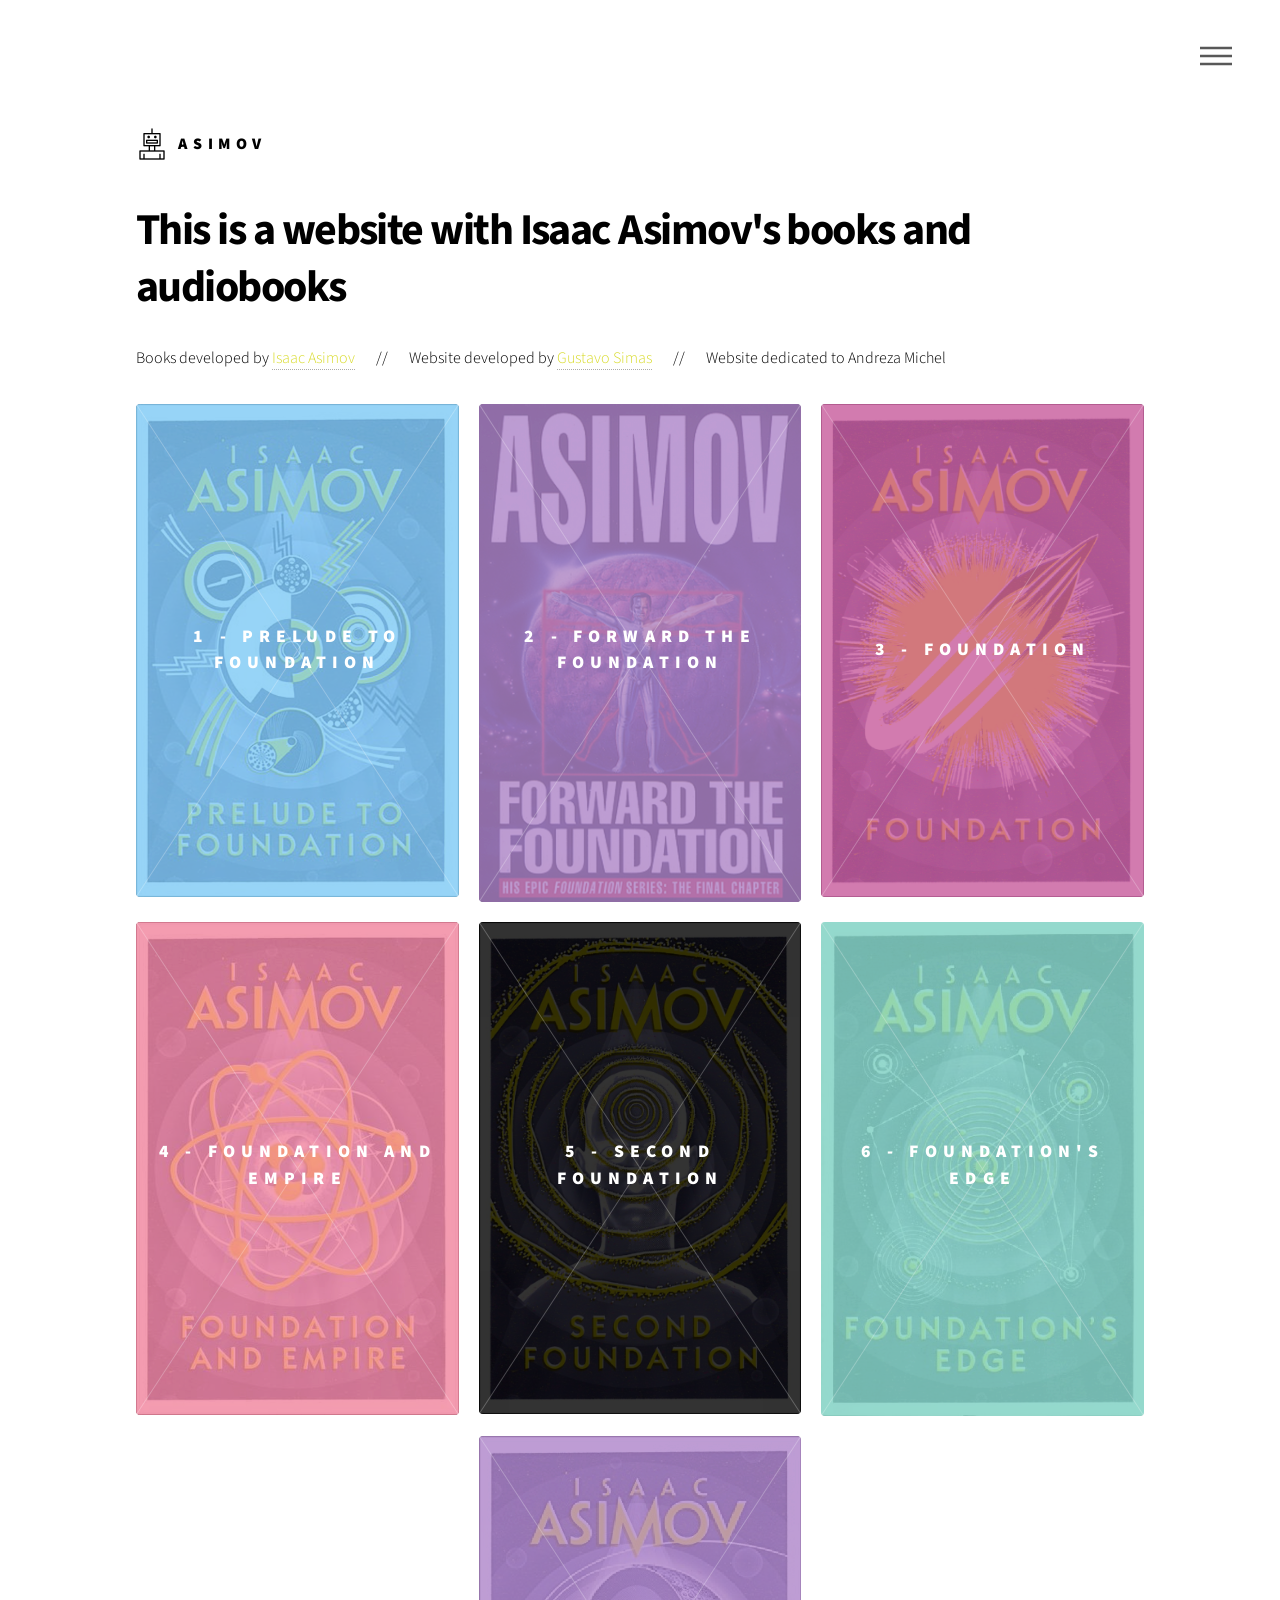
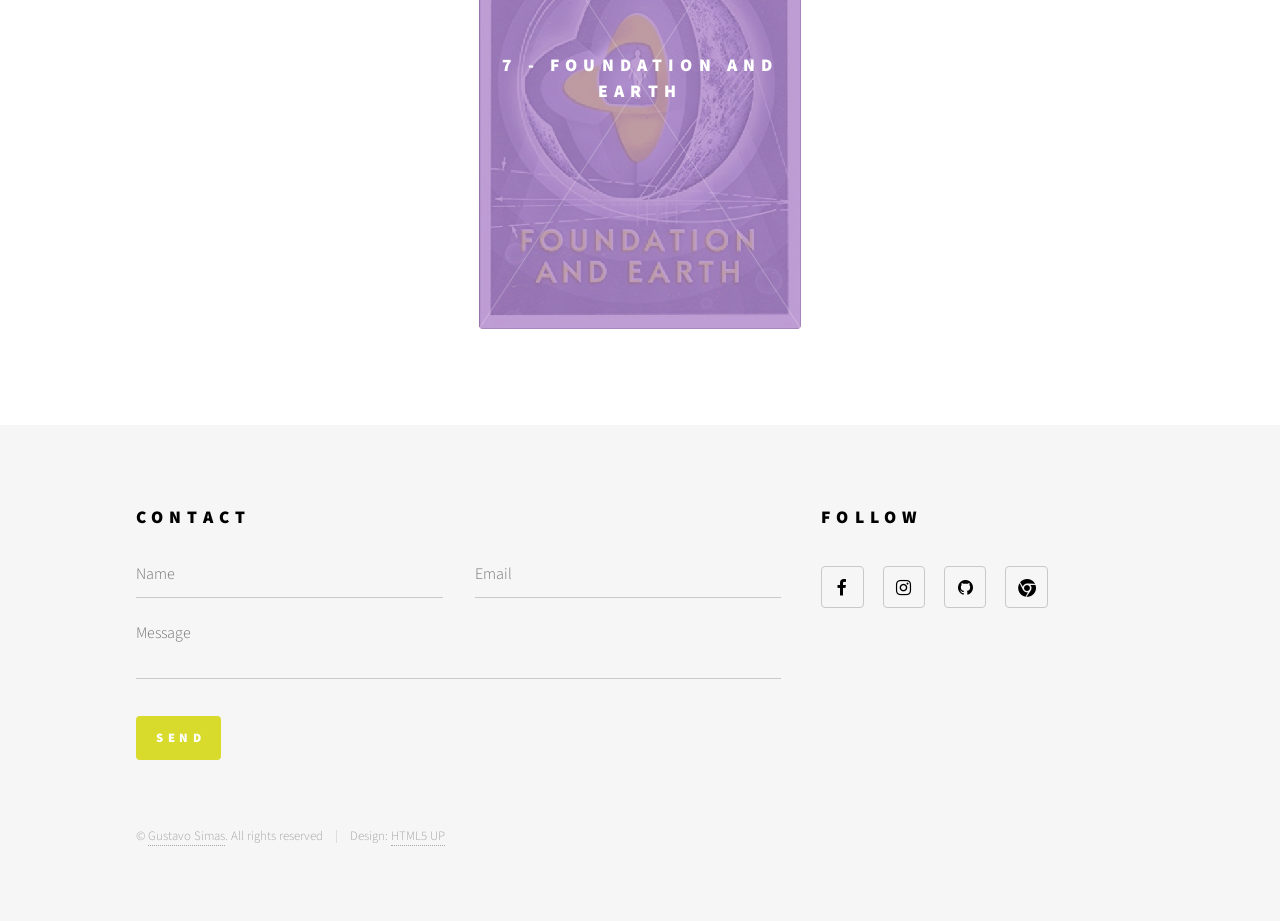
==== index.html @ 293e4fee "Prelude to Foundation" ====
<!DOCTYPE HTML>
<!--
	Phantom by HTML5 UP
	html5up.net | @ajlkn
	Free for personal and commercial use under the CCA 3.0 license (html5up.net/license)
-->
<html>
<head>
	<title>Asimov</title>

	<link rel="shortcut icon" href="images/favicon.ico">

	<meta property="og:image" content="images/roboticon.png" />
	<meta charset="utf-8" />
	<meta name="viewport" content="width=device-width, initial-scale=1" />
	<!--[if lte IE 8]><script src="assets/js/ie/html5shiv.js"></script><![endif]-->
	<link rel="stylesheet" href="assets/css/main.css" />
	<!--[if lte IE 9]><link rel="stylesheet" href="assets/css/ie9.css" /><![endif]-->
	<!--[if lte IE 8]><link rel="stylesheet" href="assets/css/ie8.css" /><![endif]-->
</head>
<body>
	<!-- Wrapper -->
	<div id="wrapper">

		<!-- Header -->
		<header id="header">
			<div class="inner">

				<!-- Logo -->
				<a href="index.html" class="logo">
					<span class="symbol"><img src="images/roboticon.png" alt="" /></span><span class="title">asimov</span>
				</a>

				<!-- Nav -->
				<nav>
					<ul>
						<li><a href="#menu">Menu</a></li>
					</ul>
				</nav>

			</div>
		</header>

		<!-- Menu -->
		<nav id="menu">
			<h2>Menu</h2>
			<ul>
				<li><a href="index.html">Home</a></li>
				<li><a href="info.html">Info</a></li>
			</ul>
		</nav>

		<!-- Main -->
		<div id="main">
			<div class="inner">
				<header>
					<h1>This is a website with Isaac Asimov's books and audiobooks</h1>
						<p>Books developed by <a href="https://en.wikipedia.org/wiki/Isaac_Asimov" target="_blank">Isaac Asimov</a>
						&nbsp &nbsp &nbsp // &nbsp &nbsp &nbsp Website developed by <a href="http://gsimas.github.io" target="_blank">Gustavo Simas</a>
						&nbsp &nbsp &nbsp // &nbsp &nbsp &nbsp Website dedicated to Andreza Michel</p>
					</header>

					<section class="tiles">

						<article class="style2">
							<span class="image">
								<img src="Books/Prelude_Foundation/prelude_foundation_cover.jpg" alt="" />
							</span>
							<a href="Books/Prelude_Foundation/prelude.html">
								<h2>1 - Prelude to Foundation</h2>
								<div class="content">
									<p>(1988)</p>
								</div>
							</a>
						</article>

						<article class="style5">
							<span class="image">
								<img src="Books/Forward_Foundation/forward_foundation_cover.jpg" alt="" />
							</span>
							<a href="Books/Forward_Foundation/forward.html">
								<h2>2 - Forward the Foundation</h2>
								<div class="content">
									<p>(1993)</p>
								</div>
							</a>
						</article>

						<article class="style4">
							<span class="image">
								<img src="Books/Foundation/foundation_cover.png" alt="" />
							</span>
							<a href="Books/Foundation/foundation.html">
								<h2>3 - Foundation</h2>
								<div class="content">
									<p>(1951)</p>
								</div>
							</a>
						</article>

						<article class="style1">
							<span class="image">
								<img src="Books/Foundation_Empire/foundation_empire_cover.jpg" alt="" />
							</span>
							<a href="Books/Foundation_Empire/foundation_empire.html">
								<h2>4 - Foundation and Empire</h2>
								<div class="content">
									<p>(1952)</p>
								</div>
							</a>
						</article>

						<article class="style8">
							<span class="image">
								<img src="Books/Second_Foundation/second_foundation_cover.jpg" alt="" />
							</span>
							<a href="Books/Second_Foundation/second.html">
								<h2>5 - Second Foundation</h2>
								<div class="content">
									<p>(1953)</p>
								</div>
							</a>
						</article>

						<article class="style3">
							<span class="image">
								<img src="Books/Foundations_Edge/foundations_edge_cover.jpg" alt="" />
							</span>
							<a href="Books/Foundations_Edge/edge.html">
								<h2>6 - Foundation's Edge</h2>
								<div class="content">
									<p>(1982)</p>
								</div>
							</a>
						</article>

						<article class="style3">
							<span class="image">
								<img src="" alt="" />
							</span>
							<a href="Books/Foundations_Edge/edge.html">
								<h2>6 - Foundation's Edge</h2>
								<div class="content">
									<p>(1982)</p>
								</div>
							</a>
						</article>

						<article class="style5">
							<span class="image">
								<img src="Books/Foundation_Earth/foundation_earth_cover.jpg" alt="" />
							</span>
							<a href="Books/Foundation_Earth/earth.html">
								<h2>7 - Foundation and Earth</h2>
								<div class="content">
									<p>(1986)</p>
								</div>
							</a>
						</article>

						<article class="style3">
							<span class="image">
								<img src="" alt="" />
							</span>
							<a href="Books/Foundations_Edge/edge.html">
								<h2>6 - Foundation's Edge</h2>
								<div class="content">
									<p>(1982)</p>
								</div>
							</a>
						</article>


					</section>
				</div>
			</div>

			<!-- Footer -->
			<footer id="footer">
				<div class="inner">

					<section>
						<h2>Contact</h2>
						<form action="https://formspree.io/gustavosimassilva@gmail.com" method="POST">
							<div class="field half first">
								<input type="text" name="Name" id="name" placeholder="Name" />
							</div>
							<div class="field half">
								<input type="email" name="Email" id="email" name="_replyto" placeholder="Email" />
							</div>
							<div class="field">
								<textarea name="Message" id="message" placeholder="Message"></textarea>
							</div>
							<ul class="actions">
								<li><input type="submit" value="Send" class="special" /></li>
							</ul>
						</form>
					</section>

					<section>
						<h2>Follow</h2>
						<ul class="icons">
							<li><a href="https://facebook.com/simasgs" target="_blank" class="icon style2 fa-facebook"><span class="label">Facebook</span></a></li>
							<li><a href="https:/instagram.com/tudoemsimas" target="_blank" class="icon style2 fa-instagram"><span class="label">Instagram</span></a></li>
							<li><a href="https://github.com/GSimas" target="_blank" class="icon style2 fa-github"><span class="label">GitHub</span></a></li>
							<li><a href="http://gsimas.github.io" target="_blank" class="icon style2 fa-chrome"><span class="label">Phone</span></a></li>
						</ul>
					</section>
					<ul class="copyright">
						<li>&copy; <a target="_blank" href="http://gsimas.github.io">Gustavo Simas</a>. All rights reserved</li><li>Design: <a href="http://html5up.net">HTML5 UP</a></li>
					</ul>
				</div>
			</footer>

		</div>

		<!-- Scripts -->
		<script src="assets/js/jquery.min.js"></script>
		<script src="assets/js/skel.min.js"></script>
		<script src="assets/js/util.js"></script>
		<!--[if lte IE 8]><script src="assets/js/ie/respond.min.js"></script><![endif]-->
		<script src="assets/js/main.js"></script>

	</body>
	</html>
---- assets/css/main.css ----
@import url(font-awesome.min.css);
@import url("https://fonts.googleapis.com/css?family=Source+Sans+Pro:300,700,900");

/*
	Phantom by HTML5 UP
	html5up.net | @ajlkn
	Free for personal and commercial use under the CCA 3.0 license (html5up.net/license)
*/

/* Reset */

	html, body, div, span, applet, object, iframe, h1, h2, h3, h4, h5, h6, p, blockquote, pre, a, abbr, acronym, address, big, cite, code, del, dfn, em, img, ins, kbd, q, s, samp, small, strike, strong, sub, sup, tt, var, b, u, i, center, dl, dt, dd, ol, ul, li, fieldset, form, label, legend, table, caption, tbody, tfoot, thead, tr, th, td, article, aside, canvas, details, embed, figure, figcaption, footer, header, hgroup, menu, nav, output, ruby, section, summary, time, mark, audio, video {
		margin: 0;
		padding: 0;
		border: 0;
		font-size: 100%;
		font: inherit;
		vertical-align: baseline;
	}

	article, aside, details, figcaption, figure, footer, header, hgroup, menu, nav, section {
		display: block;
	}

	body {
		line-height: 1;
	}

	ol, ul {
		list-style: none;
	}

	blockquote, q {
		quotes: none;
	}

	blockquote:before, blockquote:after, q:before, q:after {
		content: '';
		content: none;
	}

	table {
		border-collapse: collapse;
		border-spacing: 0;
	}

	body {
		-webkit-text-size-adjust: none;
	}

/* Box Model */

	*, *:before, *:after {
		-moz-box-sizing: border-box;
		-webkit-box-sizing: border-box;
		box-sizing: border-box;
	}

/* Grid */

	.row {
		border-bottom: solid 1px transparent;
		-moz-box-sizing: border-box;
		-webkit-box-sizing: border-box;
		box-sizing: border-box;
	}

	.row > * {
		float: left;
		-moz-box-sizing: border-box;
		-webkit-box-sizing: border-box;
		box-sizing: border-box;
	}

	.row:after, .row:before {
		content: '';
		display: block;
		clear: both;
		height: 0;
	}

	.row.uniform > * > :first-child {
		margin-top: 0;
	}

	.row.uniform > * > :last-child {
		margin-bottom: 0;
	}

	.row.\30 \25 > * {
		padding: 0 0 0 0em;
	}

	.row.\30 \25 {
		margin: 0 0 -1px 0em;
	}

	.row.uniform.\30 \25 > * {
		padding: 0em 0 0 0em;
	}

	.row.uniform.\30 \25 {
		margin: 0em 0 -1px 0em;
	}

	.row > * {
		padding: 0 0 0 2em;
	}

	.row {
		margin: 0 0 -1px -2em;
	}

	.row.uniform > * {
		padding: 2em 0 0 2em;
	}

	.row.uniform {
		margin: -2em 0 -1px -2em;
	}

	.row.\32 00\25 > * {
		padding: 0 0 0 4em;
	}

	.row.\32 00\25 {
		margin: 0 0 -1px -4em;
	}

	.row.uniform.\32 00\25 > * {
		padding: 4em 0 0 4em;
	}

	.row.uniform.\32 00\25 {
		margin: -4em 0 -1px -4em;
	}

	.row.\31 50\25 > * {
		padding: 0 0 0 3em;
	}

	.row.\31 50\25 {
		margin: 0 0 -1px -3em;
	}

	.row.uniform.\31 50\25 > * {
		padding: 3em 0 0 3em;
	}

	.row.uniform.\31 50\25 {
		margin: -3em 0 -1px -3em;
	}

	.row.\35 0\25 > * {
		padding: 0 0 0 1em;
	}

	.row.\35 0\25 {
		margin: 0 0 -1px -1em;
	}

	.row.uniform.\35 0\25 > * {
		padding: 1em 0 0 1em;
	}

	.row.uniform.\35 0\25 {
		margin: -1em 0 -1px -1em;
	}

	.row.\32 5\25 > * {
		padding: 0 0 0 0.5em;
	}

	.row.\32 5\25 {
		margin: 0 0 -1px -0.5em;
	}

	.row.uniform.\32 5\25 > * {
		padding: 0.5em 0 0 0.5em;
	}

	.row.uniform.\32 5\25 {
		margin: -0.5em 0 -1px -0.5em;
	}

	.\31 2u, .\31 2u\24 {
		width: 100%;
		clear: none;
		margin-left: 0;
	}

	.\31 1u, .\31 1u\24 {
		width: 91.6666666667%;
		clear: none;
		margin-left: 0;
	}

	.\31 0u, .\31 0u\24 {
		width: 83.3333333333%;
		clear: none;
		margin-left: 0;
	}

	.\39 u, .\39 u\24 {
		width: 75%;
		clear: none;
		margin-left: 0;
	}

	.\38 u, .\38 u\24 {
		width: 66.6666666667%;
		clear: none;
		margin-left: 0;
	}

	.\37 u, .\37 u\24 {
		width: 58.3333333333%;
		clear: none;
		margin-left: 0;
	}

	.\36 u, .\36 u\24 {
		width: 50%;
		clear: none;
		margin-left: 0;
	}

	.\35 u, .\35 u\24 {
		width: 41.6666666667%;
		clear: none;
		margin-left: 0;
	}

	.\34 u, .\34 u\24 {
		width: 33.3333333333%;
		clear: none;
		margin-left: 0;
	}

	.\33 u, .\33 u\24 {
		width: 25%;
		clear: none;
		margin-left: 0;
	}

	.\32 u, .\32 u\24 {
		width: 16.6666666667%;
		clear: none;
		margin-left: 0;
	}

	.\31 u, .\31 u\24 {
		width: 8.3333333333%;
		clear: none;
		margin-left: 0;
	}

	.\31 2u\24 + *,
	.\31 1u\24 + *,
	.\31 0u\24 + *,
	.\39 u\24 + *,
	.\38 u\24 + *,
	.\37 u\24 + *,
	.\36 u\24 + *,
	.\35 u\24 + *,
	.\34 u\24 + *,
	.\33 u\24 + *,
	.\32 u\24 + *,
	.\31 u\24 + * {
		clear: left;
	}

	.\-11u {
		margin-left: 91.66667%;
	}

	.\-10u {
		margin-left: 83.33333%;
	}

	.\-9u {
		margin-left: 75%;
	}

	.\-8u {
		margin-left: 66.66667%;
	}

	.\-7u {
		margin-left: 58.33333%;
	}

	.\-6u {
		margin-left: 50%;
	}

	.\-5u {
		margin-left: 41.66667%;
	}

	.\-4u {
		margin-left: 33.33333%;
	}

	.\-3u {
		margin-left: 25%;
	}

	.\-2u {
		margin-left: 16.66667%;
	}

	.\-1u {
		margin-left: 8.33333%;
	}

	@media screen and (max-width: 1680px) {

		.row > * {
			padding: 0 0 0 2em;
		}

		.row {
			margin: 0 0 -1px -2em;
		}

		.row.uniform > * {
			padding: 2em 0 0 2em;
		}

		.row.uniform {
			margin: -2em 0 -1px -2em;
		}

		.row.\32 00\25 > * {
			padding: 0 0 0 4em;
		}

		.row.\32 00\25 {
			margin: 0 0 -1px -4em;
		}

		.row.uniform.\32 00\25 > * {
			padding: 4em 0 0 4em;
		}

		.row.uniform.\32 00\25 {
			margin: -4em 0 -1px -4em;
		}

		.row.\31 50\25 > * {
			padding: 0 0 0 3em;
		}

		.row.\31 50\25 {
			margin: 0 0 -1px -3em;
		}

		.row.uniform.\31 50\25 > * {
			padding: 3em 0 0 3em;
		}

		.row.uniform.\31 50\25 {
			margin: -3em 0 -1px -3em;
		}

		.row.\35 0\25 > * {
			padding: 0 0 0 1em;
		}

		.row.\35 0\25 {
			margin: 0 0 -1px -1em;
		}

		.row.uniform.\35 0\25 > * {
			padding: 1em 0 0 1em;
		}

		.row.uniform.\35 0\25 {
			margin: -1em 0 -1px -1em;
		}

		.row.\32 5\25 > * {
			padding: 0 0 0 0.5em;
		}

		.row.\32 5\25 {
			margin: 0 0 -1px -0.5em;
		}

		.row.uniform.\32 5\25 > * {
			padding: 0.5em 0 0 0.5em;
		}

		.row.uniform.\32 5\25 {
			margin: -0.5em 0 -1px -0.5em;
		}

		.\31 2u\28xlarge\29, .\31 2u\24\28xlarge\29 {
			width: 100%;
			clear: none;
			margin-left: 0;
		}

		.\31 1u\28xlarge\29, .\31 1u\24\28xlarge\29 {
			width: 91.6666666667%;
			clear: none;
			margin-left: 0;
		}

		.\31 0u\28xlarge\29, .\31 0u\24\28xlarge\29 {
			width: 83.3333333333%;
			clear: none;
			margin-left: 0;
		}

		.\39 u\28xlarge\29, .\39 u\24\28xlarge\29 {
			width: 75%;
			clear: none;
			margin-left: 0;
		}

		.\38 u\28xlarge\29, .\38 u\24\28xlarge\29 {
			width: 66.6666666667%;
			clear: none;
			margin-left: 0;
		}

		.\37 u\28xlarge\29, .\37 u\24\28xlarge\29 {
			width: 58.3333333333%;
			clear: none;
			margin-left: 0;
		}

		.\36 u\28xlarge\29, .\36 u\24\28xlarge\29 {
			width: 50%;
			clear: none;
			margin-left: 0;
		}

		.\35 u\28xlarge\29, .\35 u\24\28xlarge\29 {
			width: 41.6666666667%;
			clear: none;
			margin-left: 0;
		}

		.\34 u\28xlarge\29, .\34 u\24\28xlarge\29 {
			width: 33.3333333333%;
			clear: none;
			margin-left: 0;
		}

		.\33 u\28xlarge\29, .\33 u\24\28xlarge\29 {
			width: 25%;
			clear: none;
			margin-left: 0;
		}

		.\32 u\28xlarge\29, .\32 u\24\28xlarge\29 {
			width: 16.6666666667%;
			clear: none;
			margin-left: 0;
		}

		.\31 u\28xlarge\29, .\31 u\24\28xlarge\29 {
			width: 8.3333333333%;
			clear: none;
			margin-left: 0;
		}

		.\31 2u\24\28xlarge\29 + *,
		.\31 1u\24\28xlarge\29 + *,
		.\31 0u\24\28xlarge\29 + *,
		.\39 u\24\28xlarge\29 + *,
		.\38 u\24\28xlarge\29 + *,
		.\37 u\24\28xlarge\29 + *,
		.\36 u\24\28xlarge\29 + *,
		.\35 u\24\28xlarge\29 + *,
		.\34 u\24\28xlarge\29 + *,
		.\33 u\24\28xlarge\29 + *,
		.\32 u\24\28xlarge\29 + *,
		.\31 u\24\28xlarge\29 + * {
			clear: left;
		}

		.\-11u\28xlarge\29 {
			margin-left: 91.66667%;
		}

		.\-10u\28xlarge\29 {
			margin-left: 83.33333%;
		}

		.\-9u\28xlarge\29 {
			margin-left: 75%;
		}

		.\-8u\28xlarge\29 {
			margin-left: 66.66667%;
		}

		.\-7u\28xlarge\29 {
			margin-left: 58.33333%;
		}

		.\-6u\28xlarge\29 {
			margin-left: 50%;
		}

		.\-5u\28xlarge\29 {
			margin-left: 41.66667%;
		}

		.\-4u\28xlarge\29 {
			margin-left: 33.33333%;
		}

		.\-3u\28xlarge\29 {
			margin-left: 25%;
		}

		.\-2u\28xlarge\29 {
			margin-left: 16.66667%;
		}

		.\-1u\28xlarge\29 {
			margin-left: 8.33333%;
		}

	}

	@media screen and (max-width: 1280px) {

		.row > * {
			padding: 0 0 0 2em;
		}

		.row {
			margin: 0 0 -1px -2em;
		}

		.row.uniform > * {
			padding: 2em 0 0 2em;
		}

		.row.uniform {
			margin: -2em 0 -1px -2em;
		}

		.row.\32 00\25 > * {
			padding: 0 0 0 4em;
		}

		.row.\32 00\25 {
			margin: 0 0 -1px -4em;
		}

		.row.uniform.\32 00\25 > * {
			padding: 4em 0 0 4em;
		}

		.row.uniform.\32 00\25 {
			margin: -4em 0 -1px -4em;
		}

		.row.\31 50\25 > * {
			padding: 0 0 0 3em;
		}

		.row.\31 50\25 {
			margin: 0 0 -1px -3em;
		}

		.row.uniform.\31 50\25 > * {
			padding: 3em 0 0 3em;
		}

		.row.uniform.\31 50\25 {
			margin: -3em 0 -1px -3em;
		}

		.row.\35 0\25 > * {
			padding: 0 0 0 1em;
		}

		.row.\35 0\25 {
			margin: 0 0 -1px -1em;
		}

		.row.uniform.\35 0\25 > * {
			padding: 1em 0 0 1em;
		}

		.row.uniform.\35 0\25 {
			margin: -1em 0 -1px -1em;
		}

		.row.\32 5\25 > * {
			padding: 0 0 0 0.5em;
		}

		.row.\32 5\25 {
			margin: 0 0 -1px -0.5em;
		}

		.row.uniform.\32 5\25 > * {
			padding: 0.5em 0 0 0.5em;
		}

		.row.uniform.\32 5\25 {
			margin: -0.5em 0 -1px -0.5em;
		}

		.\31 2u\28large\29, .\31 2u\24\28large\29 {
			width: 100%;
			clear: none;
			margin-left: 0;
		}

		.\31 1u\28large\29, .\31 1u\24\28large\29 {
			width: 91.6666666667%;
			clear: none;
			margin-left: 0;
		}

		.\31 0u\28large\29, .\31 0u\24\28large\29 {
			width: 83.3333333333%;
			clear: none;
			margin-left: 0;
		}

		.\39 u\28large\29, .\39 u\24\28large\29 {
			width: 75%;
			clear: none;
			margin-left: 0;
		}

		.\38 u\28large\29, .\38 u\24\28large\29 {
			width: 66.6666666667%;
			clear: none;
			margin-left: 0;
		}

		.\37 u\28large\29, .\37 u\24\28large\29 {
			width: 58.3333333333%;
			clear: none;
			margin-left: 0;
		}

		.\36 u\28large\29, .\36 u\24\28large\29 {
			width: 50%;
			clear: none;
			margin-left: 0;
		}

		.\35 u\28large\29, .\35 u\24\28large\29 {
			width: 41.6666666667%;
			clear: none;
			margin-left: 0;
		}

		.\34 u\28large\29, .\34 u\24\28large\29 {
			width: 33.3333333333%;
			clear: none;
			margin-left: 0;
		}

		.\33 u\28large\29, .\33 u\24\28large\29 {
			width: 25%;
			clear: none;
			margin-left: 0;
		}

		.\32 u\28large\29, .\32 u\24\28large\29 {
			width: 16.6666666667%;
			clear: none;
			margin-left: 0;
		}

		.\31 u\28large\29, .\31 u\24\28large\29 {
			width: 8.3333333333%;
			clear: none;
			margin-left: 0;
		}

		.\31 2u\24\28large\29 + *,
		.\31 1u\24\28large\29 + *,
		.\31 0u\24\28large\29 + *,
		.\39 u\24\28large\29 + *,
		.\38 u\24\28large\29 + *,
		.\37 u\24\28large\29 + *,
		.\36 u\24\28large\29 + *,
		.\35 u\24\28large\29 + *,
		.\34 u\24\28large\29 + *,
		.\33 u\24\28large\29 + *,
		.\32 u\24\28large\29 + *,
		.\31 u\24\28large\29 + * {
			clear: left;
		}

		.\-11u\28large\29 {
			margin-left: 91.66667%;
		}

		.\-10u\28large\29 {
			margin-left: 83.33333%;
		}

		.\-9u\28large\29 {
			margin-left: 75%;
		}

		.\-8u\28large\29 {
			margin-left: 66.66667%;
		}

		.\-7u\28large\29 {
			margin-left: 58.33333%;
		}

		.\-6u\28large\29 {
			margin-left: 50%;
		}

		.\-5u\28large\29 {
			margin-left: 41.66667%;
		}

		.\-4u\28large\29 {
			margin-left: 33.33333%;
		}

		.\-3u\28large\29 {
			margin-left: 25%;
		}

		.\-2u\28large\29 {
			margin-left: 16.66667%;
		}

		.\-1u\28large\29 {
			margin-left: 8.33333%;
		}

	}

	@media screen and (max-width: 980px) {

		.row > * {
			padding: 0 0 0 1.5em;
		}

		.row {
			margin: 0 0 -1px -1.5em;
		}

		.row.uniform > * {
			padding: 1.5em 0 0 1.5em;
		}

		.row.uniform {
			margin: -1.5em 0 -1px -1.5em;
		}

		.row.\32 00\25 > * {
			padding: 0 0 0 3em;
		}

		.row.\32 00\25 {
			margin: 0 0 -1px -3em;
		}

		.row.uniform.\32 00\25 > * {
			padding: 3em 0 0 3em;
		}

		.row.uniform.\32 00\25 {
			margin: -3em 0 -1px -3em;
		}

		.row.\31 50\25 > * {
			padding: 0 0 0 2.25em;
		}

		.row.\31 50\25 {
			margin: 0 0 -1px -2.25em;
		}

		.row.uniform.\31 50\25 > * {
			padding: 2.25em 0 0 2.25em;
		}

		.row.uniform.\31 50\25 {
			margin: -2.25em 0 -1px -2.25em;
		}

		.row.\35 0\25 > * {
			padding: 0 0 0 0.75em;
		}

		.row.\35 0\25 {
			margin: 0 0 -1px -0.75em;
		}

		.row.uniform.\35 0\25 > * {
			padding: 0.75em 0 0 0.75em;
		}

		.row.uniform.\35 0\25 {
			margin: -0.75em 0 -1px -0.75em;
		}

		.row.\32 5\25 > * {
			padding: 0 0 0 0.375em;
		}

		.row.\32 5\25 {
			margin: 0 0 -1px -0.375em;
		}

		.row.uniform.\32 5\25 > * {
			padding: 0.375em 0 0 0.375em;
		}

		.row.uniform.\32 5\25 {
			margin: -0.375em 0 -1px -0.375em;
		}

		.\31 2u\28medium\29, .\31 2u\24\28medium\29 {
			width: 100%;
			clear: none;
			margin-left: 0;
		}

		.\31 1u\28medium\29, .\31 1u\24\28medium\29 {
			width: 91.6666666667%;
			clear: none;
			margin-left: 0;
		}

		.\31 0u\28medium\29, .\31 0u\24\28medium\29 {
			width: 83.3333333333%;
			clear: none;
			margin-left: 0;
		}

		.\39 u\28medium\29, .\39 u\24\28medium\29 {
			width: 75%;
			clear: none;
			margin-left: 0;
		}

		.\38 u\28medium\29, .\38 u\24\28medium\29 {
			width: 66.6666666667%;
			clear: none;
			margin-left: 0;
		}

		.\37 u\28medium\29, .\37 u\24\28medium\29 {
			width: 58.3333333333%;
			clear: none;
			margin-left: 0;
		}

		.\36 u\28medium\29, .\36 u\24\28medium\29 {
			width: 50%;
			clear: none;
			margin-left: 0;
		}

		.\35 u\28medium\29, .\35 u\24\28medium\29 {
			width: 41.6666666667%;
			clear: none;
			margin-left: 0;
		}

		.\34 u\28medium\29, .\34 u\24\28medium\29 {
			width: 33.3333333333%;
			clear: none;
			margin-left: 0;
		}

		.\33 u\28medium\29, .\33 u\24\28medium\29 {
			width: 25%;
			clear: none;
			margin-left: 0;
		}

		.\32 u\28medium\29, .\32 u\24\28medium\29 {
			width: 16.6666666667%;
			clear: none;
			margin-left: 0;
		}

		.\31 u\28medium\29, .\31 u\24\28medium\29 {
			width: 8.3333333333%;
			clear: none;
			margin-left: 0;
		}

		.\31 2u\24\28medium\29 + *,
		.\31 1u\24\28medium\29 + *,
		.\31 0u\24\28medium\29 + *,
		.\39 u\24\28medium\29 + *,
		.\38 u\24\28medium\29 + *,
		.\37 u\24\28medium\29 + *,
		.\36 u\24\28medium\29 + *,
		.\35 u\24\28medium\29 + *,
		.\34 u\24\28medium\29 + *,
		.\33 u\24\28medium\29 + *,
		.\32 u\24\28medium\29 + *,
		.\31 u\24\28medium\29 + * {
			clear: left;
		}

		.\-11u\28medium\29 {
			margin-left: 91.66667%;
		}

		.\-10u\28medium\29 {
			margin-left: 83.33333%;
		}

		.\-9u\28medium\29 {
			margin-left: 75%;
		}

		.\-8u\28medium\29 {
			margin-left: 66.66667%;
		}

		.\-7u\28medium\29 {
			margin-left: 58.33333%;
		}

		.\-6u\28medium\29 {
			margin-left: 50%;
		}

		.\-5u\28medium\29 {
			margin-left: 41.66667%;
		}

		.\-4u\28medium\29 {
			margin-left: 33.33333%;
		}

		.\-3u\28medium\29 {
			margin-left: 25%;
		}

		.\-2u\28medium\29 {
			margin-left: 16.66667%;
		}

		.\-1u\28medium\29 {
			margin-left: 8.33333%;
		}

	}

	@media screen and (max-width: 736px) {

		.row > * {
			padding: 0 0 0 1em;
		}

		.row {
			margin: 0 0 -1px -1em;
		}

		.row.uniform > * {
			padding: 1em 0 0 1em;
		}

		.row.uniform {
			margin: -1em 0 -1px -1em;
		}

		.row.\32 00\25 > * {
			padding: 0 0 0 2em;
		}

		.row.\32 00\25 {
			margin: 0 0 -1px -2em;
		}

		.row.uniform.\32 00\25 > * {
			padding: 2em 0 0 2em;
		}

		.row.uniform.\32 00\25 {
			margin: -2em 0 -1px -2em;
		}

		.row.\31 50\25 > * {
			padding: 0 0 0 1.5em;
		}

		.row.\31 50\25 {
			margin: 0 0 -1px -1.5em;
		}

		.row.uniform.\31 50\25 > * {
			padding: 1.5em 0 0 1.5em;
		}

		.row.uniform.\31 50\25 {
			margin: -1.5em 0 -1px -1.5em;
		}

		.row.\35 0\25 > * {
			padding: 0 0 0 0.5em;
		}

		.row.\35 0\25 {
			margin: 0 0 -1px -0.5em;
		}

		.row.uniform.\35 0\25 > * {
			padding: 0.5em 0 0 0.5em;
		}

		.row.uniform.\35 0\25 {
			margin: -0.5em 0 -1px -0.5em;
		}

		.row.\32 5\25 > * {
			padding: 0 0 0 0.25em;
		}

		.row.\32 5\25 {
			margin: 0 0 -1px -0.25em;
		}

		.row.uniform.\32 5\25 > * {
			padding: 0.25em 0 0 0.25em;
		}

		.row.uniform.\32 5\25 {
			margin: -0.25em 0 -1px -0.25em;
		}

		.\31 2u\28small\29, .\31 2u\24\28small\29 {
			width: 100%;
			clear: none;
			margin-left: 0;
		}

		.\31 1u\28small\29, .\31 1u\24\28small\29 {
			width: 91.6666666667%;
			clear: none;
			margin-left: 0;
		}

		.\31 0u\28small\29, .\31 0u\24\28small\29 {
			width: 83.3333333333%;
			clear: none;
			margin-left: 0;
		}

		.\39 u\28small\29, .\39 u\24\28small\29 {
			width: 75%;
			clear: none;
			margin-left: 0;
		}

		.\38 u\28small\29, .\38 u\24\28small\29 {
			width: 66.6666666667%;
			clear: none;
			margin-left: 0;
		}

		.\37 u\28small\29, .\37 u\24\28small\29 {
			width: 58.3333333333%;
			clear: none;
			margin-left: 0;
		}

		.\36 u\28small\29, .\36 u\24\28small\29 {
			width: 50%;
			clear: none;
			margin-left: 0;
		}

		.\35 u\28small\29, .\35 u\24\28small\29 {
			width: 41.6666666667%;
			clear: none;
			margin-left: 0;
		}

		.\34 u\28small\29, .\34 u\24\28small\29 {
			width: 33.3333333333%;
			clear: none;
			margin-left: 0;
		}

		.\33 u\28small\29, .\33 u\24\28small\29 {
			width: 25%;
			clear: none;
			margin-left: 0;
		}

		.\32 u\28small\29, .\32 u\24\28small\29 {
			width: 16.6666666667%;
			clear: none;
			margin-left: 0;
		}

		.\31 u\28small\29, .\31 u\24\28small\29 {
			width: 8.3333333333%;
			clear: none;
			margin-left: 0;
		}

		.\31 2u\24\28small\29 + *,
		.\31 1u\24\28small\29 + *,
		.\31 0u\24\28small\29 + *,
		.\39 u\24\28small\29 + *,
		.\38 u\24\28small\29 + *,
		.\37 u\24\28small\29 + *,
		.\36 u\24\28small\29 + *,
		.\35 u\24\28small\29 + *,
		.\34 u\24\28small\29 + *,
		.\33 u\24\28small\29 + *,
		.\32 u\24\28small\29 + *,
		.\31 u\24\28small\29 + * {
			clear: left;
		}

		.\-11u\28small\29 {
			margin-left: 91.66667%;
		}

		.\-10u\28small\29 {
			margin-left: 83.33333%;
		}

		.\-9u\28small\29 {
			margin-left: 75%;
		}

		.\-8u\28small\29 {
			margin-left: 66.66667%;
		}

		.\-7u\28small\29 {
			margin-left: 58.33333%;
		}

		.\-6u\28small\29 {
			margin-left: 50%;
		}

		.\-5u\28small\29 {
			margin-left: 41.66667%;
		}

		.\-4u\28small\29 {
			margin-left: 33.33333%;
		}

		.\-3u\28small\29 {
			margin-left: 25%;
		}

		.\-2u\28small\29 {
			margin-left: 16.66667%;
		}

		.\-1u\28small\29 {
			margin-left: 8.33333%;
		}

	}

	@media screen and (max-width: 480px) {

		.row > * {
			padding: 0 0 0 1em;
		}

		.row {
			margin: 0 0 -1px -1em;
		}

		.row.uniform > * {
			padding: 1em 0 0 1em;
		}

		.row.uniform {
			margin: -1em 0 -1px -1em;
		}

		.row.\32 00\25 > * {
			padding: 0 0 0 2em;
		}

		.row.\32 00\25 {
			margin: 0 0 -1px -2em;
		}

		.row.uniform.\32 00\25 > * {
			padding: 2em 0 0 2em;
		}

		.row.uniform.\32 00\25 {
			margin: -2em 0 -1px -2em;
		}

		.row.\31 50\25 > * {
			padding: 0 0 0 1.5em;
		}

		.row.\31 50\25 {
			margin: 0 0 -1px -1.5em;
		}

		.row.uniform.\31 50\25 > * {
			padding: 1.5em 0 0 1.5em;
		}

		.row.uniform.\31 50\25 {
			margin: -1.5em 0 -1px -1.5em;
		}

		.row.\35 0\25 > * {
			padding: 0 0 0 0.5em;
		}

		.row.\35 0\25 {
			margin: 0 0 -1px -0.5em;
		}

		.row.uniform.\35 0\25 > * {
			padding: 0.5em 0 0 0.5em;
		}

		.row.uniform.\35 0\25 {
			margin: -0.5em 0 -1px -0.5em;
		}

		.row.\32 5\25 > * {
			padding: 0 0 0 0.25em;
		}

		.row.\32 5\25 {
			margin: 0 0 -1px -0.25em;
		}

		.row.uniform.\32 5\25 > * {
			padding: 0.25em 0 0 0.25em;
		}

		.row.uniform.\32 5\25 {
			margin: -0.25em 0 -1px -0.25em;
		}

		.\31 2u\28xsmall\29, .\31 2u\24\28xsmall\29 {
			width: 100%;
			clear: none;
			margin-left: 0;
		}

		.\31 1u\28xsmall\29, .\31 1u\24\28xsmall\29 {
			width: 91.6666666667%;
			clear: none;
			margin-left: 0;
		}

		.\31 0u\28xsmall\29, .\31 0u\24\28xsmall\29 {
			width: 83.3333333333%;
			clear: none;
			margin-left: 0;
		}

		.\39 u\28xsmall\29, .\39 u\24\28xsmall\29 {
			width: 75%;
			clear: none;
			margin-left: 0;
		}

		.\38 u\28xsmall\29, .\38 u\24\28xsmall\29 {
			width: 66.6666666667%;
			clear: none;
			margin-left: 0;
		}

		.\37 u\28xsmall\29, .\37 u\24\28xsmall\29 {
			width: 58.3333333333%;
			clear: none;
			margin-left: 0;
		}

		.\36 u\28xsmall\29, .\36 u\24\28xsmall\29 {
			width: 50%;
			clear: none;
			margin-left: 0;
		}

		.\35 u\28xsmall\29, .\35 u\24\28xsmall\29 {
			width: 41.6666666667%;
			clear: none;
			margin-left: 0;
		}

		.\34 u\28xsmall\29, .\34 u\24\28xsmall\29 {
			width: 33.3333333333%;
			clear: none;
			margin-left: 0;
		}

		.\33 u\28xsmall\29, .\33 u\24\28xsmall\29 {
			width: 25%;
			clear: none;
			margin-left: 0;
		}

		.\32 u\28xsmall\29, .\32 u\24\28xsmall\29 {
			width: 16.6666666667%;
			clear: none;
			margin-left: 0;
		}

		.\31 u\28xsmall\29, .\31 u\24\28xsmall\29 {
			width: 8.3333333333%;
			clear: none;
			margin-left: 0;
		}

		.\31 2u\24\28xsmall\29 + *,
		.\31 1u\24\28xsmall\29 + *,
		.\31 0u\24\28xsmall\29 + *,
		.\39 u\24\28xsmall\29 + *,
		.\38 u\24\28xsmall\29 + *,
		.\37 u\24\28xsmall\29 + *,
		.\36 u\24\28xsmall\29 + *,
		.\35 u\24\28xsmall\29 + *,
		.\34 u\24\28xsmall\29 + *,
		.\33 u\24\28xsmall\29 + *,
		.\32 u\24\28xsmall\29 + *,
		.\31 u\24\28xsmall\29 + * {
			clear: left;
		}

		.\-11u\28xsmall\29 {
			margin-left: 91.66667%;
		}

		.\-10u\28xsmall\29 {
			margin-left: 83.33333%;
		}

		.\-9u\28xsmall\29 {
			margin-left: 75%;
		}

		.\-8u\28xsmall\29 {
			margin-left: 66.66667%;
		}

		.\-7u\28xsmall\29 {
			margin-left: 58.33333%;
		}

		.\-6u\28xsmall\29 {
			margin-left: 50%;
		}

		.\-5u\28xsmall\29 {
			margin-left: 41.66667%;
		}

		.\-4u\28xsmall\29 {
			margin-left: 33.33333%;
		}

		.\-3u\28xsmall\29 {
			margin-left: 25%;
		}

		.\-2u\28xsmall\29 {
			margin-left: 16.66667%;
		}

		.\-1u\28xsmall\29 {
			margin-left: 8.33333%;
		}

	}

	@media screen and (max-width: 360px) {

		.row > * {
			padding: 0 0 0 1em;
		}

		.row {
			margin: 0 0 -1px -1em;
		}

		.row.uniform > * {
			padding: 1em 0 0 1em;
		}

		.row.uniform {
			margin: -1em 0 -1px -1em;
		}

		.row.\32 00\25 > * {
			padding: 0 0 0 2em;
		}

		.row.\32 00\25 {
			margin: 0 0 -1px -2em;
		}

		.row.uniform.\32 00\25 > * {
			padding: 2em 0 0 2em;
		}

		.row.uniform.\32 00\25 {
			margin: -2em 0 -1px -2em;
		}

		.row.\31 50\25 > * {
			padding: 0 0 0 1.5em;
		}

		.row.\31 50\25 {
			margin: 0 0 -1px -1.5em;
		}

		.row.uniform.\31 50\25 > * {
			padding: 1.5em 0 0 1.5em;
		}

		.row.uniform.\31 50\25 {
			margin: -1.5em 0 -1px -1.5em;
		}

		.row.\35 0\25 > * {
			padding: 0 0 0 0.5em;
		}

		.row.\35 0\25 {
			margin: 0 0 -1px -0.5em;
		}

		.row.uniform.\35 0\25 > * {
			padding: 0.5em 0 0 0.5em;
		}

		.row.uniform.\35 0\25 {
			margin: -0.5em 0 -1px -0.5em;
		}

		.row.\32 5\25 > * {
			padding: 0 0 0 0.25em;
		}

		.row.\32 5\25 {
			margin: 0 0 -1px -0.25em;
		}

		.row.uniform.\32 5\25 > * {
			padding: 0.25em 0 0 0.25em;
		}

		.row.uniform.\32 5\25 {
			margin: -0.25em 0 -1px -0.25em;
		}

		.\31 2u\28xxsmall\29, .\31 2u\24\28xxsmall\29 {
			width: 100%;
			clear: none;
			margin-left: 0;
		}

		.\31 1u\28xxsmall\29, .\31 1u\24\28xxsmall\29 {
			width: 91.6666666667%;
			clear: none;
			margin-left: 0;
		}

		.\31 0u\28xxsmall\29, .\31 0u\24\28xxsmall\29 {
			width: 83.3333333333%;
			clear: none;
			margin-left: 0;
		}

		.\39 u\28xxsmall\29, .\39 u\24\28xxsmall\29 {
			width: 75%;
			clear: none;
			margin-left: 0;
		}

		.\38 u\28xxsmall\29, .\38 u\24\28xxsmall\29 {
			width: 66.6666666667%;
			clear: none;
			margin-left: 0;
		}

		.\37 u\28xxsmall\29, .\37 u\24\28xxsmall\29 {
			width: 58.3333333333%;
			clear: none;
			margin-left: 0;
		}

		.\36 u\28xxsmall\29, .\36 u\24\28xxsmall\29 {
			width: 50%;
			clear: none;
			margin-left: 0;
		}

		.\35 u\28xxsmall\29, .\35 u\24\28xxsmall\29 {
			width: 41.6666666667%;
			clear: none;
			margin-left: 0;
		}

		.\34 u\28xxsmall\29, .\34 u\24\28xxsmall\29 {
			width: 33.3333333333%;
			clear: none;
			margin-left: 0;
		}

		.\33 u\28xxsmall\29, .\33 u\24\28xxsmall\29 {
			width: 25%;
			clear: none;
			margin-left: 0;
		}

		.\32 u\28xxsmall\29, .\32 u\24\28xxsmall\29 {
			width: 16.6666666667%;
			clear: none;
			margin-left: 0;
		}

		.\31 u\28xxsmall\29, .\31 u\24\28xxsmall\29 {
			width: 8.3333333333%;
			clear: none;
			margin-left: 0;
		}

		.\31 2u\24\28xxsmall\29 + *,
		.\31 1u\24\28xxsmall\29 + *,
		.\31 0u\24\28xxsmall\29 + *,
		.\39 u\24\28xxsmall\29 + *,
		.\38 u\24\28xxsmall\29 + *,
		.\37 u\24\28xxsmall\29 + *,
		.\36 u\24\28xxsmall\29 + *,
		.\35 u\24\28xxsmall\29 + *,
		.\34 u\24\28xxsmall\29 + *,
		.\33 u\24\28xxsmall\29 + *,
		.\32 u\24\28xxsmall\29 + *,
		.\31 u\24\28xxsmall\29 + * {
			clear: left;
		}

		.\-11u\28xxsmall\29 {
			margin-left: 91.66667%;
		}

		.\-10u\28xxsmall\29 {
			margin-left: 83.33333%;
		}

		.\-9u\28xxsmall\29 {
			margin-left: 75%;
		}

		.\-8u\28xxsmall\29 {
			margin-left: 66.66667%;
		}

		.\-7u\28xxsmall\29 {
			margin-left: 58.33333%;
		}

		.\-6u\28xxsmall\29 {
			margin-left: 50%;
		}

		.\-5u\28xxsmall\29 {
			margin-left: 41.66667%;
		}

		.\-4u\28xxsmall\29 {
			margin-left: 33.33333%;
		}

		.\-3u\28xxsmall\29 {
			margin-left: 25%;
		}

		.\-2u\28xxsmall\29 {
			margin-left: 16.66667%;
		}

		.\-1u\28xxsmall\29 {
			margin-left: 8.33333%;
		}

	}

/* Basic */

	@-ms-viewport {
		width: device-width;
	}

	body {
		-ms-overflow-style: scrollbar;
	}

	@media screen and (max-width: 480px) {

		html, body {
			min-width: 320px;
		}

	}

	body {
		background: #ffffff;
	}

		body.is-loading *, body.is-loading *:before, body.is-loading *:after {
			-moz-animation: none !important;
			-webkit-animation: none !important;
			-ms-animation: none !important;
			animation: none !important;
			-moz-transition: none !important;
			-webkit-transition: none !important;
			-ms-transition: none !important;
			transition: none !important;
		}

/* Type */

	body, input, select, textarea {
		color: #000000;
		font-family: "Source Sans Pro", Helvetica, sans-serif;
		font-size: 16pt;
		font-weight: 300;
		line-height: 1.75;
	}

		@media screen and (max-width: 1680px) {

			body, input, select, textarea {
				font-size: 14pt;
			}

		}

		@media screen and (max-width: 1280px) {

			body, input, select, textarea {
				font-size: 12pt;
			}

		}

	a {
		-moz-transition: border-bottom-color 0.2s ease, color 0.2s ease;
		-webkit-transition: border-bottom-color 0.2s ease, color 0.2s ease;
		-ms-transition: border-bottom-color 0.2s ease, color 0.2s ease;
		transition: border-bottom-color 0.2s ease, color 0.2s ease;
		text-decoration: none;
		color: #d8db2b;
		border-bottom: dotted 1px rgba(88, 88, 88, 0.5);
	}

		a:hover {
			border-bottom-color: transparent;
			color: #f2849e !important;
		}

	strong, b {
		font-weight: 900;
	}

	em, i {
		font-style: italic;
	}

	p {
		margin: 0 0 2em 0;
	}

	h1 {
		font-size: 2.75em;
		font-weight: 700;
		line-height: 1.3;
		margin: 0 0 1em 0;
		letter-spacing: -0.035em;
	}

		h1 a {
			color: inherit;
		}

		@media screen and (max-width: 736px) {

			h1 {
				font-size: 2em;
				margin: 0 0 1em 0;
			}

		}

		@media screen and (max-width: 360px) {

			h1 {
				font-size: 1.75em;
			}

		}

	h2, h3, h4, h5, h6 {
		font-weight: 900;
		line-height: 1.5;
		margin: 0 0 2em 0;
		text-transform: uppercase;
		letter-spacing: 0.35em;
	}

		h2 a, h3 a, h4 a, h5 a, h6 a {
			color: inherit;
		}

	h2 {
		font-size: 1.1em;
	}

	h3 {
		font-size: 1em;
	}

	h4 {
		font-size: 0.8em;
	}

	h5 {
		font-size: 0.8em;
	}

	h6 {
		font-size: 0.8em;
	}

	@media screen and (max-width: 980px) {

		h1 br, h2 br, h3 br, h4 br, h5 br, h6 br {
			display: none;
		}

	}

	@media screen and (max-width: 736px) {

		h2 {
			font-size: 1em;
		}

		h3 {
			font-size: 0.8em;
		}

	}

	sub {
		font-size: 0.8em;
		position: relative;
		top: 0.5em;
	}

	sup {
		font-size: 0.8em;
		position: relative;
		top: -0.5em;
	}

	blockquote {
		border-left: solid 4px #c9c9c9;
		font-style: italic;
		margin: 0 0 2em 0;
		padding: 0.5em 0 0.5em 2em;
	}

	code {
		background: rgba(144, 144, 144, 0.075);
		border-radius: 4px;
		border: solid 1px #c9c9c9;
		font-family: "Courier New", monospace;
		font-size: 0.9em;
		margin: 0 0.25em;
		padding: 0.25em 0.65em;
	}

	pre {
		-webkit-overflow-scrolling: touch;
		font-family: "Courier New", monospace;
		font-size: 0.9em;
		margin: 0 0 2em 0;
	}

		pre code {
			display: block;
			line-height: 1.75;
			padding: 1em 1.5em;
			overflow-x: auto;
		}

	hr {
		border: 0;
		border-bottom: solid 1px #c9c9c9;
		margin: 2em 0;
	}

		hr.major {
			margin: 3em 0;
		}

	.align-left {
		text-align: left;
	}

	.align-center {
		text-align: center;
	}

	.align-right {
		text-align: right;
	}

/* Section/Article */

	section.special, article.special {
		text-align: center;
	}

	header p {
		margin-top: -1em;
	}

	@media screen and (max-width: 736px) {

		header p {
			margin-top: 0;
		}

	}

/* Icon */

	.icon {
		text-decoration: none;
		border-bottom: none;
		position: relative;
	}

		.icon:before {
			-moz-osx-font-smoothing: grayscale;
			-webkit-font-smoothing: antialiased;
			font-family: FontAwesome;
			font-style: normal;
			font-weight: normal;
			text-transform: none !important;
		}

		.icon > .label {
			display: none;
		}

		.icon.style2 {
			-moz-transition: background-color 0.2s ease-in-out, color 0.2s ease-in-out, border-color 0.2s ease-in-out;
			-webkit-transition: background-color 0.2s ease-in-out, color 0.2s ease-in-out, border-color 0.2s ease-in-out;
			-ms-transition: background-color 0.2s ease-in-out, color 0.2s ease-in-out, border-color 0.2s ease-in-out;
			transition: background-color 0.2s ease-in-out, color 0.2s ease-in-out, border-color 0.2s ease-in-out;
			background-color: transparent;
			border: solid 1px #c9c9c9;
			border-radius: 4px;
			width: 2.65em;
			height: 2.65em;
			display: inline-block;
			text-align: center;
			line-height: 2.65em;
			color: inherit;
		}

			.icon.style2:before {
				font-size: 1.1em;
			}

			.icon.style2:hover {
				color: #f2849e;
				border-color: #f2849e;
			}

			.icon.style2:active {
				background-color: rgba(242, 132, 158, 0.1);
			}

/* List */

	ol {
		list-style: decimal;
		margin: 0 0 2em 0;
		padding-left: 1.25em;
	}

		ol li {
			padding-left: 0.25em;
		}

	ul {
		list-style: disc;
		margin: 0 0 2em 0;
		padding-left: 1em;
	}

		ul li {
			padding-left: 0.5em;
		}

		ul.alt {
			list-style: none;
			padding-left: 0;
		}

			ul.alt li {
				border-top: solid 1px #c9c9c9;
				padding: 0.5em 0;
			}

				ul.alt li:first-child {
					border-top: 0;
					padding-top: 0;
				}

		ul.icons {
			cursor: default;
			list-style: none;
			padding-left: 0;
			margin: -1em 0 2em -1em;
		}

			ul.icons li {
				display: inline-block;
				padding: 1em 0 0 1em;
			}

		ul.actions {
			cursor: default;
			list-style: none;
			padding-left: 0;
		}

			ul.actions li {
				display: inline-block;
				padding: 0 1em 0 0;
				vertical-align: middle;
			}

				ul.actions li:last-child {
					padding-right: 0;
				}

			ul.actions.small li {
				padding: 0 0.5em 0 0;
			}

			ul.actions.vertical li {
				display: block;
				padding: 1em 0 0 0;
			}

				ul.actions.vertical li:first-child {
					padding-top: 0;
				}

				ul.actions.vertical li > * {
					margin-bottom: 0;
				}

			ul.actions.vertical.small li {
				padding: 0.5em 0 0 0;
			}

				ul.actions.vertical.small li:first-child {
					padding-top: 0;
				}

			ul.actions.fit {
				display: table;
				margin-left: -1em;
				padding: 0;
				table-layout: fixed;
				width: calc(100% + 1em);
			}

				ul.actions.fit li {
					display: table-cell;
					padding: 0 0 0 1em;
				}

					ul.actions.fit li > * {
						margin-bottom: 0;
					}

				ul.actions.fit.small {
					margin-left: -0.5em;
					width: calc(100% + 0.5em);
				}

					ul.actions.fit.small li {
						padding: 0 0 0 0.5em;
					}

			@media screen and (max-width: 480px) {

				ul.actions {
					margin: 0 0 2em 0;
				}

					ul.actions li {
						padding: 1em 0 0 0;
						display: block;
						text-align: center;
						width: 100%;
					}

						ul.actions li:first-child {
							padding-top: 0;
						}

						ul.actions li > * {
							width: 100%;
							margin: 0 !important;
						}

							ul.actions li > *.icon:before {
								margin-left: -2em;
							}

					ul.actions.small li {
						padding: 0.5em 0 0 0;
					}

						ul.actions.small li:first-child {
							padding-top: 0;
						}

			}

	dl {
		margin: 0 0 2em 0;
	}

		dl dt {
			display: block;
			font-weight: 900;
			margin: 0 0 1em 0;
		}

		dl dd {
			margin-left: 2em;
		}

/* Form */

	form {
		margin: -1em 0 2em 0;
	}

		form:after {
			content: '';
			display: block;
			clear: both;
			height: 1px;
		}

		form .field {
			position: relative;
			float: left;
			margin: 0 0 1.3em 0;
			vertical-align: top;
			width: 100%;
		}

		form .half {
			width: calc(50% + 1em) !important;
			padding-left: 2em;
		}

		form .half.first {
			width: calc(50% - 1em) !important;
			padding-left: 0;
		}

		form :last-child {
			margin-bottom: 0;
		}

		form .half:nth-last-child(2) {
			margin-bottom: 0;
		}

		form .actions {
			position: relative;
			clear: both;
			padding-top: 1em;
		}

		@media screen and (max-width: 480px) {

			form .half {
				width: 100% !important;
				padding-left: 0;
			}

			form .half.first {
				width: 100% !important;
				padding-left: 0;
			}

			form .half:nth-last-child(2) {
				margin: 0 0 1.3em 0;
			}

		}

	label {
		display: block;
		font-size: 0.9em;
		font-weight: 900;
		margin: 0 0 1em 0;
	}

	input[type="text"],
	input[type="password"],
	input[type="email"],
	input[type="tel"],
	select,
	textarea {
		-moz-appearance: none;
		-webkit-appearance: none;
		-ms-appearance: none;
		appearance: none;
		background-color: transparent;
		border: none;
		border-radius: 0;
		border-bottom: solid 1px #c9c9c9;
		color: inherit;
		display: block;
		outline: 0;
		padding: 0;
		text-decoration: none;
		width: 100%;
	}

		input[type="text"]:invalid,
		input[type="password"]:invalid,
		input[type="email"]:invalid,
		input[type="tel"]:invalid,
		select:invalid,
		textarea:invalid {
			box-shadow: none;
		}

		input[type="text"]:focus,
		input[type="password"]:focus,
		input[type="email"]:focus,
		input[type="tel"]:focus,
		select:focus,
		textarea:focus {
			border-bottom-color: #f2849e;
			box-shadow: inset 0 -1px 0 0 #f2849e;
		}

	.select-wrapper {
		text-decoration: none;
		display: block;
		position: relative;
	}

		.select-wrapper:before {
			-moz-osx-font-smoothing: grayscale;
			-webkit-font-smoothing: antialiased;
			font-family: FontAwesome;
			font-style: normal;
			font-weight: normal;
			text-transform: none !important;
		}

		.select-wrapper:before {
			color: #c9c9c9;
			content: '\f078';
			display: block;
			height: 3em;
			line-height: 3em;
			pointer-events: none;
			position: absolute;
			right: 0;
			text-align: center;
			top: 0;
			width: 3em;
		}

		.select-wrapper select::-ms-expand {
			display: none;
		}

	input[type="text"],
	input[type="password"],
	input[type="email"],
	select {
		height: 3em;
	}

	textarea {
		padding: 0;
		min-height: 3.75em;
	}

	input[type="checkbox"],
	input[type="radio"] {
		-moz-appearance: none;
		-webkit-appearance: none;
		-ms-appearance: none;
		appearance: none;
		display: block;
		float: left;
		margin-right: -2em;
		opacity: 0;
		width: 1em;
		z-index: -1;
	}

		input[type="checkbox"] + label,
		input[type="radio"] + label {
			text-decoration: none;
			color: #000000;
			cursor: pointer;
			display: inline-block;
			font-size: 1em;
			font-weight: 300;
			padding-left: 2.55em;
			padding-right: 0.75em;
			position: relative;
		}

			input[type="checkbox"] + label:before,
			input[type="radio"] + label:before {
				-moz-osx-font-smoothing: grayscale;
				-webkit-font-smoothing: antialiased;
				font-family: FontAwesome;
				font-style: normal;
				font-weight: normal;
				text-transform: none !important;
			}

			input[type="checkbox"] + label:before,
			input[type="radio"] + label:before {
				border-radius: 4px;
				border: solid 1px #c9c9c9;
				content: '';
				display: inline-block;
				height: 1.8em;
				left: 0;
				line-height: 1.725em;
				position: absolute;
				text-align: center;
				top: 0;
				width: 1.8em;
			}

		input[type="checkbox"]:checked + label:before,
		input[type="radio"]:checked + label:before {
			background: #000000;
			border-color: #000000;
			color: #ffffff;
			content: '\f00c';
		}

		input[type="checkbox"]:focus + label:before,
		input[type="radio"]:focus + label:before {
			border-color: #f2849e;
			box-shadow: 0 0 0 1px #f2849e;
		}

	input[type="checkbox"] + label:before {
		border-radius: 4px;
	}

	input[type="radio"] + label:before {
		border-radius: 100%;
	}

/* Box */

	.box {
		border-radius: 4px;
		border: solid 1px #c9c9c9;
		margin-bottom: 2em;
		padding: 1.5em;
	}

		.box > :last-child,
		.box > :last-child > :last-child,
		.box > :last-child > :last-child > :last-child {
			margin-bottom: 0;
		}

		.box.alt {
			border: 0;
			border-radius: 0;
			padding: 0;
		}

/* Image */

	.image {
		border-radius: 4px;
		border: 0;
		display: inline-block;
		position: relative;
	}

		.image img {
			border-radius: 4px;
			display: block;
		}

		.image.left, .image.right {
			max-width: 40%;
		}

			.image.left img, .image.right img {
				width: 100%;
			}

		.image.left {
			float: left;
			padding: 0 1.5em 1em 0;
			top: 0.25em;
		}

		.image.right {
			float: right;
			padding: 0 0 1em 1.5em;
			top: 0.25em;
		}

		.image.fit {
			display: block;
			margin: 0 0 2em 0;
			width: 100%;
		}

			.image.fit img {
				width: 100%;
			}

		.image.main {
			display: block;
			margin: 0 0 3em 0;
			width: 100%;
		}

			.image.main img {
				width: 100%;
			}

			@media screen and (max-width: 736px) {

				.image.main {
					margin: 0 0 2em 0;
				}

			}

/* Table */

	.table-wrapper {
		-webkit-overflow-scrolling: touch;
		overflow-x: auto;
	}

	table {
		margin: 0 0 2em 0;
		width: 100%;
	}

		table tbody tr {
			border: solid 1px #c9c9c9;
			border-left: 0;
			border-right: 0;
		}

			table tbody tr:nth-child(2n + 1) {
				background-color: rgba(144, 144, 144, 0.075);
			}

		table td {
			padding: 0.75em 0.75em;
		}

		table th {
			font-size: 0.9em;
			font-weight: 900;
			padding: 0 0.75em 0.75em 0.75em;
			text-align: left;
		}

		table thead {
			border-bottom: solid 2px #c9c9c9;
		}

		table tfoot {
			border-top: solid 2px #c9c9c9;
		}

		table.alt {
			border-collapse: separate;
		}

			table.alt tbody tr td {
				border: solid 1px #c9c9c9;
				border-left-width: 0;
				border-top-width: 0;
			}

				table.alt tbody tr td:first-child {
					border-left-width: 1px;
				}

			table.alt tbody tr:first-child td {
				border-top-width: 1px;
			}

			table.alt thead {
				border-bottom: 0;
			}

			table.alt tfoot {
				border-top: 0;
			}

/* Button */

	input[type="submit"],
	input[type="reset"],
	input[type="button"],
	button,
	.button {
		-moz-appearance: none;
		-webkit-appearance: none;
		-ms-appearance: none;
		appearance: none;
		-moz-transition: background-color 0.2s ease-in-out, color 0.2s ease-in-out, box-shadow 0.2s ease-in-out;
		-webkit-transition: background-color 0.2s ease-in-out, color 0.2s ease-in-out, box-shadow 0.2s ease-in-out;
		-ms-transition: background-color 0.2s ease-in-out, color 0.2s ease-in-out, box-shadow 0.2s ease-in-out;
		transition: background-color 0.2s ease-in-out, color 0.2s ease-in-out, box-shadow 0.2s ease-in-out;
		background-color: transparent;
		border-radius: 4px;
		border: 0;
		box-shadow: inset 0 0 0 2px #000000;
		color: #d8db2b !important;
		cursor: pointer;
		display: inline-block;
		font-size: 0.8em;
		font-weight: 900;
		height: 3.5em;
		letter-spacing: 0.35em;
		line-height: 3.45em;
		overflow: hidden;
		padding: 0 1.25em 0 1.6em;
		text-align: center;
		text-decoration: none;
		text-overflow: ellipsis;
		text-transform: uppercase;
		white-space: nowrap;
	}

		input[type="submit"].icon:before,
		input[type="reset"].icon:before,
		input[type="button"].icon:before,
		button.icon:before,
		.button.icon:before {
			margin-right: 0.5em;
		}

		input[type="submit"].fit,
		input[type="reset"].fit,
		input[type="button"].fit,
		button.fit,
		.button.fit {
			display: block;
			margin: 0 0 1em 0;
			width: 100%;
		}

		input[type="submit"]:hover,
		input[type="reset"]:hover,
		input[type="button"]:hover,
		button:hover,
		.button:hover {
			color: #f2849e !important;
			box-shadow: inset 0 0 0 2px #f2849e;
		}

		input[type="submit"]:active,
		input[type="reset"]:active,
		input[type="button"]:active,
		button:active,
		.button:active {
			background-color: rgba(242, 132, 158, 0.1);
		}

		input[type="submit"].small,
		input[type="reset"].small,
		input[type="button"].small,
		button.small,
		.button.small {
			font-size: 0.6em;
		}

		input[type="submit"].big,
		input[type="reset"].big,
		input[type="button"].big,
		button.big,
		.button.big {
			font-size: 1em;
		}

		input[type="submit"].special,
		input[type="reset"].special,
		input[type="button"].special,
		button.special,
		.button.special {
			box-shadow: none;
			background-color: #d8db2b;
			color: #ffffff !important;
		}

			input[type="submit"].special:hover,
			input[type="reset"].special:hover,
			input[type="button"].special:hover,
			button.special:hover,
			.button.special:hover {
				background-color: #f2849e;
			}

			input[type="submit"].special:active,
			input[type="reset"].special:active,
			input[type="button"].special:active,
			button.special:active,
			.button.special:active {
				background-color: #ee5f81;
			}

		input[type="submit"].disabled, input[type="submit"]:disabled,
		input[type="reset"].disabled,
		input[type="reset"]:disabled,
		input[type="button"].disabled,
		input[type="button"]:disabled,
		button.disabled,
		button:disabled,
		.button.disabled,
		.button:disabled {
			-moz-pointer-events: none;
			-webkit-pointer-events: none;
			-ms-pointer-events: none;
			pointer-events: none;
			opacity: 0.25;
		}

/* Tiles */

	.tiles {
		display: -moz-flex;
		display: -webkit-flex;
		display: -ms-flex;
		display: flex;
		-moz-flex-wrap: wrap;
		-webkit-flex-wrap: wrap;
		-ms-flex-wrap: wrap;
		flex-wrap: wrap;
		postiion: relative;
		margin: -2.5em 0 0 -2.5em;
	}

		.tiles article {
			-moz-transition: -moz-transform 0.5s ease, opacity 0.5s ease;
			-webkit-transition: -webkit-transform 0.5s ease, opacity 0.5s ease;
			-ms-transition: -ms-transform 0.5s ease, opacity 0.5s ease;
			transition: transform 0.5s ease, opacity 0.5s ease;
			position: relative;
			width: calc(33.33333% - 2.5em);
			margin: 2.5em 0 0 2.5em;
		}

			.tiles article > .image {
				-moz-transition: -moz-transform 0.5s ease;
				-webkit-transition: -webkit-transform 0.5s ease;
				-ms-transition: -ms-transform 0.5s ease;
				transition: transform 0.5s ease;
				position: relative;
				display: block;
				width: 100%;
				border-radius: 4px;
				overflow: hidden;
			}

				.tiles article > .image img {
					display: block;
					width: 100%;
				}

				.tiles article > .image:before {
					-moz-pointer-events: none;
					-webkit-pointer-events: none;
					-ms-pointer-events: none;
					pointer-events: none;
					-moz-transition: background-color 0.5s ease, opacity 0.5s ease;
					-webkit-transition: background-color 0.5s ease, opacity 0.5s ease;
					-ms-transition: background-color 0.5s ease, opacity 0.5s ease;
					transition: background-color 0.5s ease, opacity 0.5s ease;
					content: '';
					display: block;
					position: absolute;
					top: 0;
					left: 0;
					width: 100%;
					height: 100%;
					opacity: 1.0;
					z-index: 1;
					opacity: 0.8;
				}

				.tiles article > .image:after {
					-moz-pointer-events: none;
					-webkit-pointer-events: none;
					-ms-pointer-events: none;
					pointer-events: none;
					-moz-transition: opacity 0.5s ease;
					-webkit-transition: opacity 0.5s ease;
					-ms-transition: opacity 0.5s ease;
					transition: opacity 0.5s ease;
					content: '';
					display: block;
					position: absolute;
					top: 0;
					left: 0;
					width: 100%;
					height: 100%;
					background-image: url("data:image/svg+xml;charset=utf8,%3Csvg xmlns='http://www.w3.org/2000/svg' width='100' height='100' viewBox='0 0 100 100' preserveAspectRatio='none'%3E%3Cstyle%3Eline %7B stroke-width: 0.25px%3B stroke: %23ffffff%3B %7D%3C/style%3E%3Cline x1='0' y1='0' x2='100' y2='100' /%3E%3Cline x1='100' y1='0' x2='0' y2='100' /%3E%3C/svg%3E");
					background-position: center;
					background-repeat: no-repeat;
					background-size: 100% 100%;
					opacity: 0.25;
					z-index: 2;
				}

			.tiles article > a {
				display: -moz-flex;
				display: -webkit-flex;
				display: -ms-flex;
				display: flex;
				-moz-flex-direction: column;
				-webkit-flex-direction: column;
				-ms-flex-direction: column;
				flex-direction: column;
				-moz-align-items: center;
				-webkit-align-items: center;
				-ms-align-items: center;
				align-items: center;
				-moz-justify-content: center;
				-webkit-justify-content: center;
				-ms-justify-content: center;
				justify-content: center;
				-moz-transition: background-color 0.5s ease, -moz-transform 0.5s ease;
				-webkit-transition: background-color 0.5s ease, -webkit-transform 0.5s ease;
				-ms-transition: background-color 0.5s ease, -ms-transform 0.5s ease;
				transition: background-color 0.5s ease, transform 0.5s ease;
				position: absolute;
				top: 0;
				left: 0;
				width: 100%;
				height: 100%;
				padding: 1em;
				border-radius: 4px;
				border-bottom: 0;
				color: #ffffff;
				text-align: center;
				text-decoration: none;
				z-index: 3;
			}

				.tiles article > a > :last-child {
					margin: 0;
				}

				.tiles article > a:hover {
					color: #ffffff !important;
				}

				.tiles article > a h2 {
					margin: 0;
				}

				.tiles article > a .content {
					-moz-transition: max-height 0.5s ease, opacity 0.5s ease;
					-webkit-transition: max-height 0.5s ease, opacity 0.5s ease;
					-ms-transition: max-height 0.5s ease, opacity 0.5s ease;
					transition: max-height 0.5s ease, opacity 0.5s ease;
					width: 100%;
					max-height: 0;
					line-height: 1.5;
					margin-top: 0.35em;
					opacity: 0;
				}

					.tiles article > a .content > :last-child {
						margin-bottom: 0;
					}

			.tiles article.style1 > .image:before {
				background-color: #f2849e;
			}

			.tiles article.style2 > .image:before {
				background-color: #7ecaf6;
			}

			.tiles article.style3 > .image:before {
				background-color: #7bd0c1;
			}

			.tiles article.style4 > .image:before {
				background-color: #c75b9b;
			}

			.tiles article.style5 > .image:before {
				background-color: #ae85ca;
			}

			.tiles article.style6 > .image:before {
				background-color: #8499e7;
			}
			.tiles article.style7 > .image:before {
				background-color: #d3101a;
			}
			.tiles article.style8 > .image:before {
				background-color: #000000;
			}

			body:not(.is-touch) .tiles article:hover > .image {
				-moz-transform: scale(1.1);
				-webkit-transform: scale(1.1);
				-ms-transform: scale(1.1);
				transform: scale(1.1);
			}

				body:not(.is-touch) .tiles article:hover > .image:before {
					background-color: #333333;
					opacity: 0.35;
				}

				body:not(.is-touch) .tiles article:hover > .image:after {
					opacity: 0;
				}

			body:not(.is-touch) .tiles article:hover .content {
				max-height: 15em;
				opacity: 1;
			}

		* + .tiles {
			margin-top: 2em;
		}

		body.is-loading .tiles article {
			-moz-transform: scale(0.9);
			-webkit-transform: scale(0.9);
			-ms-transform: scale(0.9);
			transform: scale(0.9);
			opacity: 0;
		}

		body.is-touch .tiles article .content {
			max-height: 15em;
			opacity: 1;
		}

		@media screen and (max-width: 1280px) {

			.tiles {
				margin: -1.25em 0 0 -1.25em;
			}

				.tiles article {
					width: calc(33.33333% - 1.25em);
					margin: 1.25em 0 0 1.25em;
				}

		}

		@media screen and (max-width: 980px) {

			.tiles {
				margin: -2.5em 0 0 -2.5em;
			}

				.tiles article {
					width: calc(50% - 2.5em);
					margin: 2.5em 0 0 2.5em;
				}

		}

		@media screen and (max-width: 736px) {

			.tiles {
				margin: -1.25em 0 0 -1.25em;
			}

				.tiles article {
					width: calc(50% - 1.25em);
					margin: 1.25em 0 0 1.25em;
				}

					.tiles article:hover > .image {
						-moz-transform: scale(1.0);
						-webkit-transform: scale(1.0);
						-ms-transform: scale(1.0);
						transform: scale(1.0);
					}

		}

		@media screen and (max-width: 480px) {

			.tiles {
				margin: 0;
			}

				.tiles article {
					width: 100%;
					margin: 1.25em 0 0 0;
				}

		}

/* Header */

	#header {
		padding: 8em 0 0.1em 0 ;
	}

		#header .logo {
			display: block;
			border-bottom: 0;
			color: inherit;
			font-weight: 900;
			letter-spacing: 0.35em;
			margin: 0 0 2.5em 0;
			text-decoration: none;
			text-transform: uppercase;
			display: inline-block;
		}

			#header .logo > * {
				display: inline-block;
				vertical-align: middle;
			}

			#header .logo .symbol {
				margin-right: 0.65em;
			}

				#header .logo .symbol img {
					display: block;
					width: 2em;
					height: 2em;
				}

		#header nav {
			position: fixed;
			right: 2em;
			top: 2em;
			z-index: 10000;
		}

			#header nav ul {
				display: -moz-flex;
				display: -webkit-flex;
				display: -ms-flex;
				display: flex;
				-moz-align-items: center;
				-webkit-align-items: center;
				-ms-align-items: center;
				align-items: center;
				list-style: none;
				margin: 0;
				padding: 0;
			}

				#header nav ul li {
					display: block;
					padding: 0;
				}

					#header nav ul li a {
						display: block;
						position: relative;
						height: 3em;
						line-height: 3em;
						padding: 0 1.5em;
						background-color: rgba(255, 255, 255, 0.5);
						border-radius: 4px;
						border: 0;
						font-size: 0.8em;
						font-weight: 900;
						letter-spacing: 0.35em;
						text-transform: uppercase;
					}

					#header nav ul li a[href="#menu"] {
						-webkit-tap-highlight-color: transparent;
						width: 4em;
						text-indent: 4em;
						font-size: 1em;
						overflow: hidden;
						padding: 0;
						white-space: nowrap;
					}

						#header nav ul li a[href="#menu"]:before, #header nav ul li a[href="#menu"]:after {
							-moz-transition: opacity 0.2s ease;
							-webkit-transition: opacity 0.2s ease;
							-ms-transition: opacity 0.2s ease;
							transition: opacity 0.2s ease;
							content: '';
							display: block;
							position: absolute;
							top: 0;
							left: 0;
							width: 100%;
							height: 100%;
							background-position: center;
							background-repeat: no-repeat;
							background-size: 2em 2em;
						}

						#header nav ul li a[href="#menu"]:before {
							background-image: url("data:image/svg+xml;charset=utf8,%3Csvg xmlns='http://www.w3.org/2000/svg' width='100' height='100' viewBox='0 0 100 100' preserveAspectRatio='none'%3E%3Cstyle%3Eline %7B stroke-width: 8px%3B stroke: %23f2849e%3B %7D%3C/style%3E%3Cline x1='0' y1='25' x2='100' y2='25' /%3E%3Cline x1='0' y1='50' x2='100' y2='50' /%3E%3Cline x1='0' y1='75' x2='100' y2='75' /%3E%3C/svg%3E");
							opacity: 0;
						}

						#header nav ul li a[href="#menu"]:after {
							background-image: url("data:image/svg+xml;charset=utf8,%3Csvg xmlns='http://www.w3.org/2000/svg' width='100' height='100' viewBox='0 0 100 100' preserveAspectRatio='none'%3E%3Cstyle%3Eline %7B stroke-width: 8px%3B stroke: %23585858%3B %7D%3C/style%3E%3Cline x1='0' y1='25' x2='100' y2='25' /%3E%3Cline x1='0' y1='50' x2='100' y2='50' /%3E%3Cline x1='0' y1='75' x2='100' y2='75' /%3E%3C/svg%3E");
							opacity: 1;
						}

						#header nav ul li a[href="#menu"]:hover:before {
							opacity: 1;
						}

						#header nav ul li a[href="#menu"]:hover:after {
							opacity: 0;
						}

		@media screen and (max-width: 736px) {

			#header {
				padding: 4em 0 0.1em 0 ;
			}

				#header nav {
					right: 0.5em;
					top: 0.5em;
				}

					#header nav ul li a[href="#menu"]:before, #header nav ul li a[href="#menu"]:after {
						background-size: 1.5em 1.5em;
					}

		}

/* Menu */

	#wrapper {
		-moz-transition: opacity 0.45s ease;
		-webkit-transition: opacity 0.45s ease;
		-ms-transition: opacity 0.45s ease;
		transition: opacity 0.45s ease;
		opacity: 1;
	}

	#menu {
		-moz-transform: translateX(22em);
		-webkit-transform: translateX(22em);
		-ms-transform: translateX(22em);
		transform: translateX(22em);
		-moz-transition: -moz-transform 0.45s ease, visibility 0.45s;
		-webkit-transition: -webkit-transform 0.45s ease, visibility 0.45s;
		-ms-transition: -ms-transform 0.45s ease, visibility 0.45s;
		transition: transform 0.45s ease, visibility 0.45s;
		position: fixed;
		top: 0;
		right: 0;
		width: 22em;
		max-width: 80%;
		height: 100%;
		-webkit-overflow-scrolling: touch;
		background: #d8db2b;
		color: #000000;
		cursor: default;
		visibility: hidden;
		z-index: 10002;
	}

		#menu > .inner {
			-moz-transition: opacity 0.45s ease;
			-webkit-transition: opacity 0.45s ease;
			-ms-transition: opacity 0.45s ease;
			transition: opacity 0.45s ease;
			-webkit-overflow-scrolling: touch;
			position: absolute;
			top: 0;
			left: 0;
			width: 100%;
			height: 100%;
			padding: 2.75em;
			opacity: 0;
			overflow-y: auto;
		}

			#menu > .inner > ul {
				list-style: none;
				margin: 0 0 1em 0;
				padding: 0;
			}

				#menu > .inner > ul > li {
					padding: 0;
					border-top: solid 1px rgba(255, 255, 255, 0.15);
				}

					#menu > .inner > ul > li a {
						display: block;
						padding: 1em 0;
						line-height: 1.5;
						border: 0;
						color: inherit;
					}

					#menu > .inner > ul > li:first-child {
						border-top: 0;
						margin-top: -1em;
					}

		#menu > .close {
			-moz-transition: opacity 0.45s ease, -moz-transform 0.45s ease;
			-webkit-transition: opacity 0.45s ease, -webkit-transform 0.45s ease;
			-ms-transition: opacity 0.45s ease, -ms-transform 0.45s ease;
			transition: opacity 0.45s ease, transform 0.45s ease;
			-moz-transform: scale(0.25) rotate(180deg);
			-webkit-transform: scale(0.25) rotate(180deg);
			-ms-transform: scale(0.25) rotate(180deg);
			transform: scale(0.25) rotate(180deg);
			-webkit-tap-highlight-color: transparent;
			display: block;
			position: absolute;
			top: 2em;
			left: -6em;
			width: 6em;
			text-indent: 6em;
			height: 3em;
			border: 0;
			font-size: 1em;
			opacity: 0;
			overflow: hidden;
			padding: 0;
			white-space: nowrap;
		}

			#menu > .close:before, #menu > .close:after {
				-moz-transition: opacity 0.2s ease;
				-webkit-transition: opacity 0.2s ease;
				-ms-transition: opacity 0.2s ease;
				transition: opacity 0.2s ease;
				content: '';
				display: block;
				position: absolute;
				top: 0;
				left: 0;
				width: 100%;
				height: 100%;
				background-position: center;
				background-repeat: no-repeat;
				background-size: 2em 2em;
			}

			#menu > .close:before {
				background-image: url("data:image/svg+xml;charset=utf8,%3Csvg xmlns='http://www.w3.org/2000/svg' width='100' height='100' viewBox='0 0 100 100' preserveAspectRatio='none'%3E%3Cstyle%3Eline %7B stroke-width: 8px%3B stroke: %23f2849e%3B %7D%3C/style%3E%3Cline x1='15' y1='15' x2='85' y2='85' /%3E%3Cline x1='85' y1='15' x2='15' y2='85' /%3E%3C/svg%3E");
				opacity: 0;
			}

			#menu > .close:after {
				background-image: url("data:image/svg+xml;charset=utf8,%3Csvg xmlns='http://www.w3.org/2000/svg' width='100' height='100' viewBox='0 0 100 100' preserveAspectRatio='none'%3E%3Cstyle%3Eline %7B stroke-width: 8px%3B stroke: %23585858%3B %7D%3C/style%3E%3Cline x1='15' y1='15' x2='85' y2='85' /%3E%3Cline x1='85' y1='15' x2='15' y2='85' /%3E%3C/svg%3E");
				opacity: 1;
			}

			#menu > .close:hover:before {
				opacity: 1;
			}

			#menu > .close:hover:after {
				opacity: 0;
			}

		@media screen and (max-width: 736px) {

			#menu {
				-moz-transform: translateX(16.5em);
				-webkit-transform: translateX(16.5em);
				-ms-transform: translateX(16.5em);
				transform: translateX(16.5em);
				width: 16.5em;
			}

				#menu > .inner {
					padding: 2.75em 1.5em;
				}

				#menu > .close {
					top: 0.5em;
					left: -4.25em;
					width: 4.25em;
					text-indent: 4.25em;
				}

					#menu > .close:before, #menu > .close:after {
						background-size: 1.5em 1.5em;
					}

		}

	body.is-menu-visible #wrapper {
		-moz-pointer-events: none;
		-webkit-pointer-events: none;
		-ms-pointer-events: none;
		pointer-events: none;
		cursor: default;
		opacity: 0.25;
	}

	body.is-menu-visible #menu {
		-moz-transform: translateX(0);
		-webkit-transform: translateX(0);
		-ms-transform: translateX(0);
		transform: translateX(0);
		visibility: visible;
	}

		body.is-menu-visible #menu > * {
			opacity: 1;
		}

		body.is-menu-visible #menu .close {
			-moz-transform: scale(1.0) rotate(0deg);
			-webkit-transform: scale(1.0) rotate(0deg);
			-ms-transform: scale(1.0) rotate(0deg);
			transform: scale(1.0) rotate(0deg);
			opacity: 1;
		}

/* Main */

	#main {
		padding: 0em 0 6em 0 ;
	}

		@media screen and (max-width: 736px) {

			#main {
				padding: 0em 0 4em 0 ;
			}

		}

/* Footer */

	#footer {
		padding: 5em 0 6em 0 ;
		background-color: #f6f6f6;
	}

		#footer > .inner {
			display: -moz-flex;
			display: -webkit-flex;
			display: -ms-flex;
			display: flex;
			-moz-flex-wrap: wrap;
			-webkit-flex-wrap: wrap;
			-ms-flex-wrap: wrap;
			flex-wrap: wrap;
			-moz-flex-direction: row;
			-webkit-flex-direction: row;
			-ms-flex-direction: row;
			flex-direction: row;
		}

			#footer > .inner > * > :last-child {
				margin-bottom: 0;
			}

			#footer > .inner section:nth-child(1) {
				width: calc(66% - 2.5em);
				margin-right: 2.5em;
			}

			#footer > .inner section:nth-child(2) {
				width: calc(33% - 2.5em);
				margin-left: 2.5em;
			}

			#footer > .inner .copyright {
				width: 100%;
				padding: 0;
				margin-top: 5em;
				list-style: none;
				font-size: 0.8em;
				color: rgba(88, 88, 88, 0.5);
			}

				#footer > .inner .copyright a {
					color: inherit;
				}

				#footer > .inner .copyright li {
					display: inline-block;
					border-left: solid 1px rgba(88, 88, 88, 0.15);
					line-height: 1;
					padding: 0 0 0 1em;
					margin: 0 0 0 1em;
				}

					#footer > .inner .copyright li:first-child {
						border-left: 0;
						padding-left: 0;
						margin-left: 0;
					}

		@media screen and (max-width: 1280px) {

			#footer {
				padding: 5em 0 3em 0 ;
			}

				#footer > .inner section:nth-child(1) {
					width: calc(66% - 1.25em);
					margin-right: 1.25em;
				}

				#footer > .inner section:nth-child(2) {
					width: calc(33% - 1.25em);
					margin-left: 1.25em;
				}

		}

		@media screen and (max-width: 980px) {

			#footer > .inner section:nth-child(1) {
				width: 66%;
				margin-right: 0;
			}

			#footer > .inner section:nth-child(2) {
				width: calc(33% - 2.5em);
				margin-left: 2.5em;
			}

		}

		@media screen and (max-width: 736px) {

			#footer {
				padding: 3em 0 1em 0 ;
			}

				#footer > .inner {
					-moz-flex-direction: column;
					-webkit-flex-direction: column;
					-ms-flex-direction: column;
					flex-direction: column;
				}

					#footer > .inner section:nth-child(1) {
						width: 100%;
						margin-right: 0;
						margin: 3em 0 0 0;
					}

					#footer > .inner section:nth-child(2) {
						-moz-order: -1;
						-webkit-order: -1;
						-ms-order: -1;
						order: -1;
						width: 100%;
						margin-left: 0;
					}

					#footer > .inner .copyright {
						margin-top: 3em;
					}

		}

		@media screen and (max-width: 480px) {

			#footer > .inner .copyright {
				margin-top: 3em;
			}

				#footer > .inner .copyright li {
					border-left: 0;
					padding-left: 0;
					margin: 0.75em 0 0 0;
					display: block;
					line-height: inherit;
				}

					#footer > .inner .copyright li:first-child {
						margin-top: 0;
					}

		}

/* Wrapper */

	#wrapper > * > .inner {
		width: 100%;
		max-width: 68em;
		margin: 0 auto;
		padding: 0 2.5em;
	}

		@media screen and (max-width: 736px) {

			#wrapper > * > .inner {
				padding: 0 1.25em;
			}

		}
---- assets/css/ie9.css ----
/*
	Phantom by HTML5 UP
	html5up.net | @ajlkn
	Free for personal and commercial use under the CCA 3.0 license (html5up.net/license)
*/

/* Tiles */

	.tiles:after {
		content: '';
		display: block;
		clear: both;
	}

	.tiles article {
		float: left;
	}

		.tiles article > a {
			padding-top: 50%;
			margin-top: -1.75em;
		}

		body:not(.is-touch) .tiles article:hover > .image {
			-moz-transform: none;
			-webkit-transform: none;
			-ms-transform: none;
			transform: none;
		}

/* Footer */

	#footer > .inner section {
		float: left;
	}

	#footer > .inner .copyright {
		clear: both;
		padding-top: 4em;
	}
---- assets/css/ie8.css ----
/*
	Phantom by HTML5 UP
	html5up.net | @ajlkn
	Free for personal and commercial use under the CCA 3.0 license (html5up.net/license)
*/

/* Form */

	form .field {
		float: none !important;
		width: 100% !important;
		padding-left: 0 !important;
	}

/* Button */

	input[type="submit"],
	input[type="reset"],
	input[type="button"],
	button,
	.button {
		border: solid 2px #585858 !important;
	}

		input[type="submit"]:hover,
		input[type="reset"]:hover,
		input[type="button"]:hover,
		button:hover,
		.button:hover {
			border-color: #f2849e !important;
		}

		input[type="submit"].special,
		input[type="reset"].special,
		input[type="button"].special,
		button.special,
		.button.special {
			border: none !important;
		}

/* Tiles */

	.tiles article > .image:before, .tiles article > .image:after {
		display: none;
	}

/* Header */

	#header .logo .symbol {
		display: none;
	}

	#header nav ul li a[href="#menu"] {
		text-indent: 0;
		width: auto;
		font-size: 0.8em;
	}

		#header nav ul li a[href="#menu"]:before, #header nav ul li a[href="#menu"]:after {
			display: none;
		}

/* Footer */

	#footer > .inner section {
		width: 50%;
		margin-left: 3em;
	}

		#footer > .inner section:first-child {
			margin-left: 0;
			width: 40%;
		}
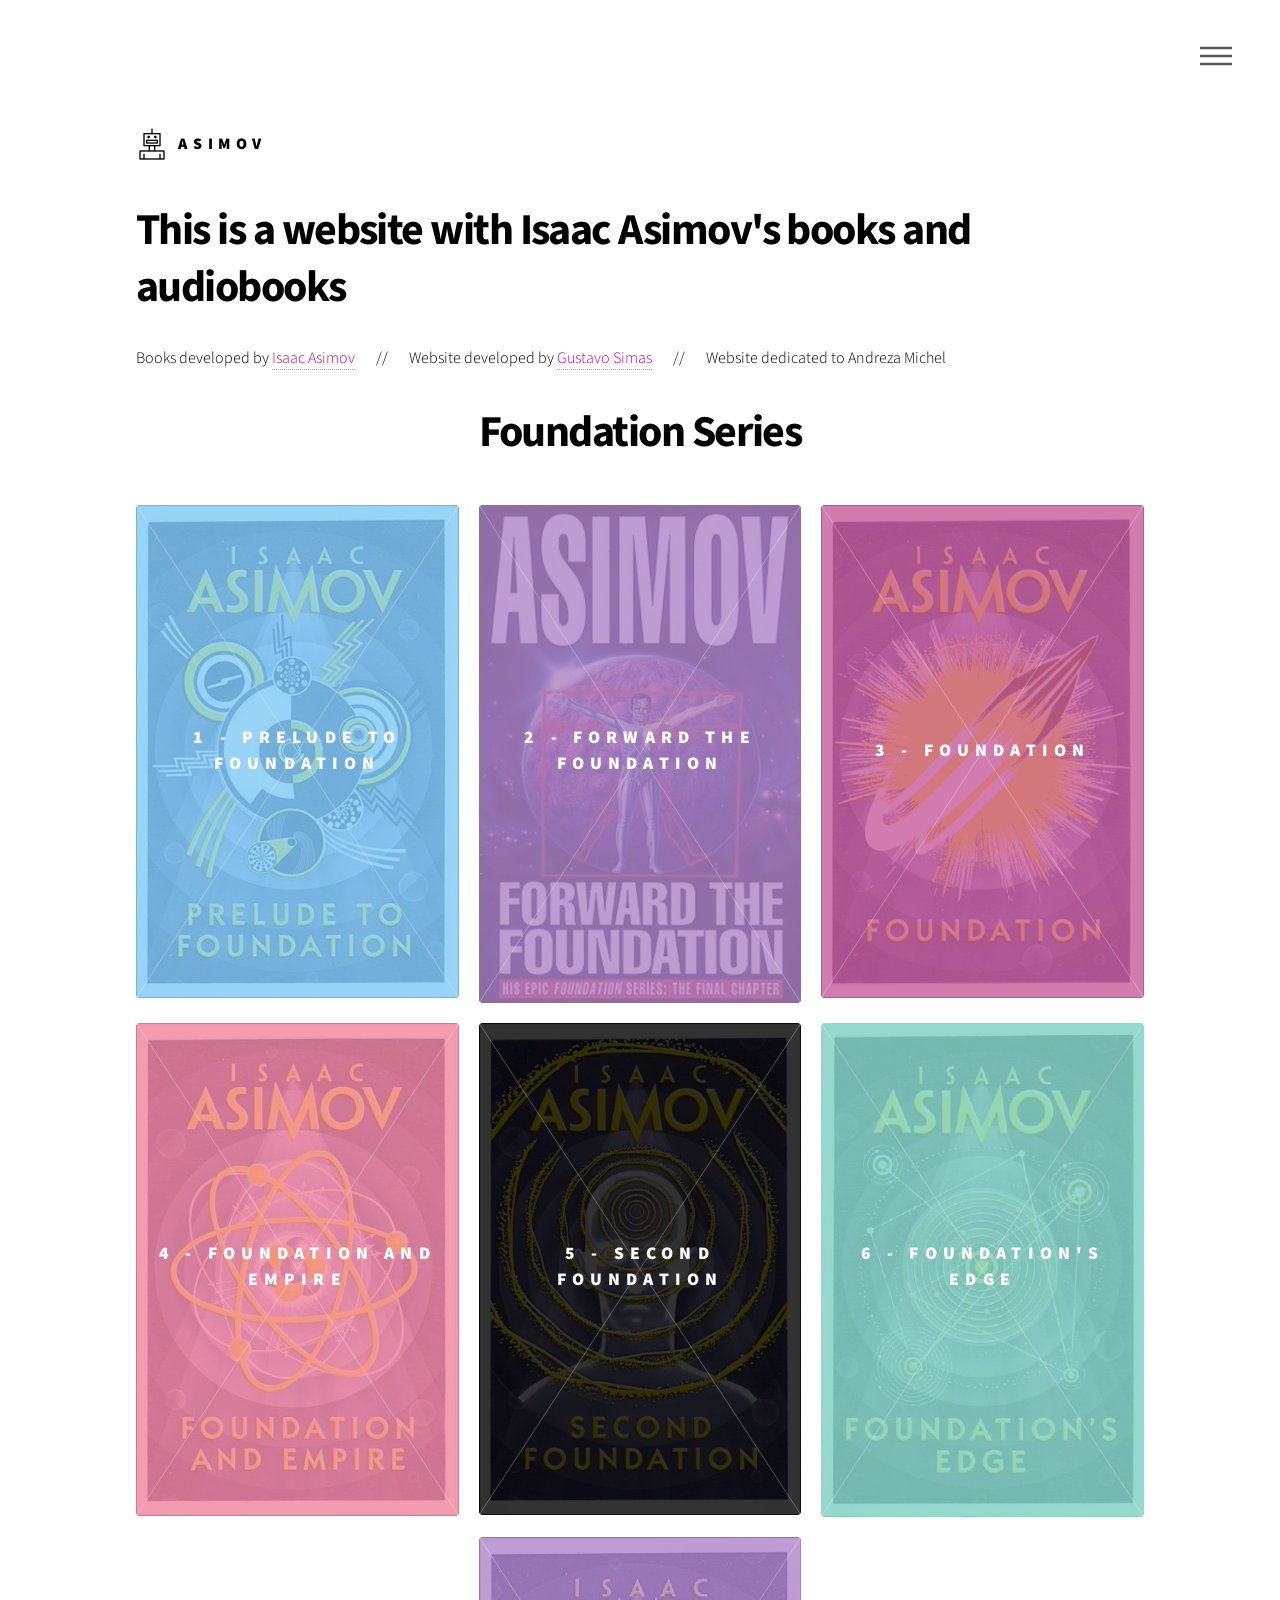
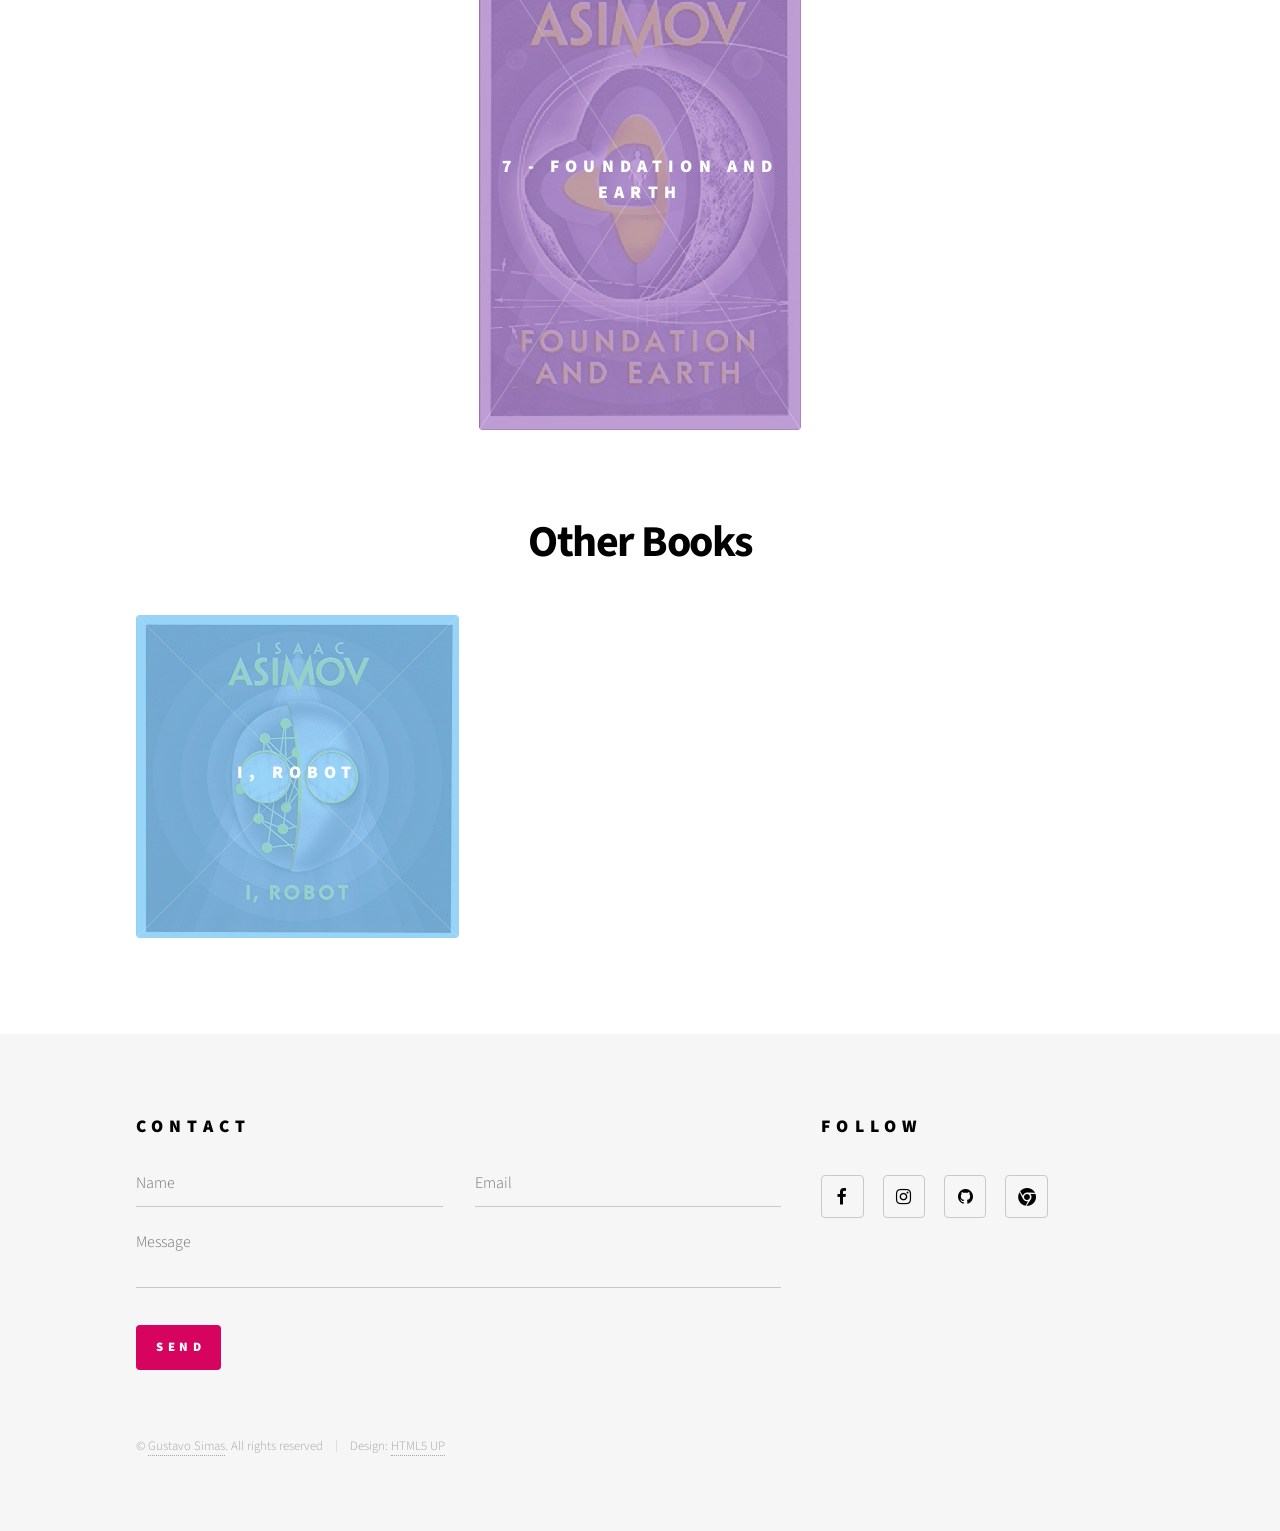
==== commit bc5a0478: "I, Robot" ====
--- a/index.html
+++ b/index.html
@@ -60,6 +60,8 @@
 						&nbsp &nbsp &nbsp // &nbsp &nbsp &nbsp Website dedicated to Andreza Michel</p>
 					</header>
 
+					<div align="center"><h1>Foundation Series</h1></div>
+
 					<section class="tiles">
 
 						<article class="style2">
@@ -102,7 +104,7 @@
 							<span class="image">
 								<img src="Books/Foundation_Empire/foundation_empire_cover.jpg" alt="" />
 							</span>
-							<a href="Books/Foundation_Empire/foundation_empire.html">
+							<a href="Books/Foundation_Empire/empire.html">
 								<h2>4 - Foundation and Empire</h2>
 								<div class="content">
 									<p>(1952)</p>
@@ -166,6 +168,27 @@
 								<h2>6 - Foundation's Edge</h2>
 								<div class="content">
 									<p>(1982)</p>
+								</div>
+							</a>
+						</article>
+
+
+					</section>
+
+					<br><br><br>
+
+					<div align="center"><h1>Other Books</h1></div>
+
+					<section class="tiles">
+
+						<article class="style2">
+							<span class="image">
+								<img src="Books/I_Robot/irobot_cover.jpg" alt="" />
+							</span>
+							<a href="Books/I_Robot/irobot.html">
+								<h2>I, Robot</h2>
+								<div class="content">
+									<p>(1950)</p>
 								</div>
 							</a>
 						</article>
--- a/assets/css/main.css
+++ b/assets/css/main.css
@@ -1669,7 +1669,7 @@
 		-ms-transition: border-bottom-color 0.2s ease, color 0.2s ease;
 		transition: border-bottom-color 0.2s ease, color 0.2s ease;
 		text-decoration: none;
-		color: #d8db2b;
+		color: #d6045f;
 		border-bottom: dotted 1px rgba(88, 88, 88, 0.5);
 	}
 
@@ -2469,7 +2469,7 @@
 		border-radius: 4px;
 		border: 0;
 		box-shadow: inset 0 0 0 2px #000000;
-		color: #d8db2b !important;
+		color: #d6045f !important;
 		cursor: pointer;
 		display: inline-block;
 		font-size: 0.8em;
@@ -2543,7 +2543,7 @@
 		button.special,
 		.button.special {
 			box-shadow: none;
-			background-color: #d8db2b;
+			background-color: #d6045f;
 			color: #ffffff !important;
 		}
 
@@ -3018,7 +3018,7 @@
 		max-width: 80%;
 		height: 100%;
 		-webkit-overflow-scrolling: touch;
-		background: #d8db2b;
+		background: #d6045f;
 		color: #000000;
 		cursor: default;
 		visibility: hidden;
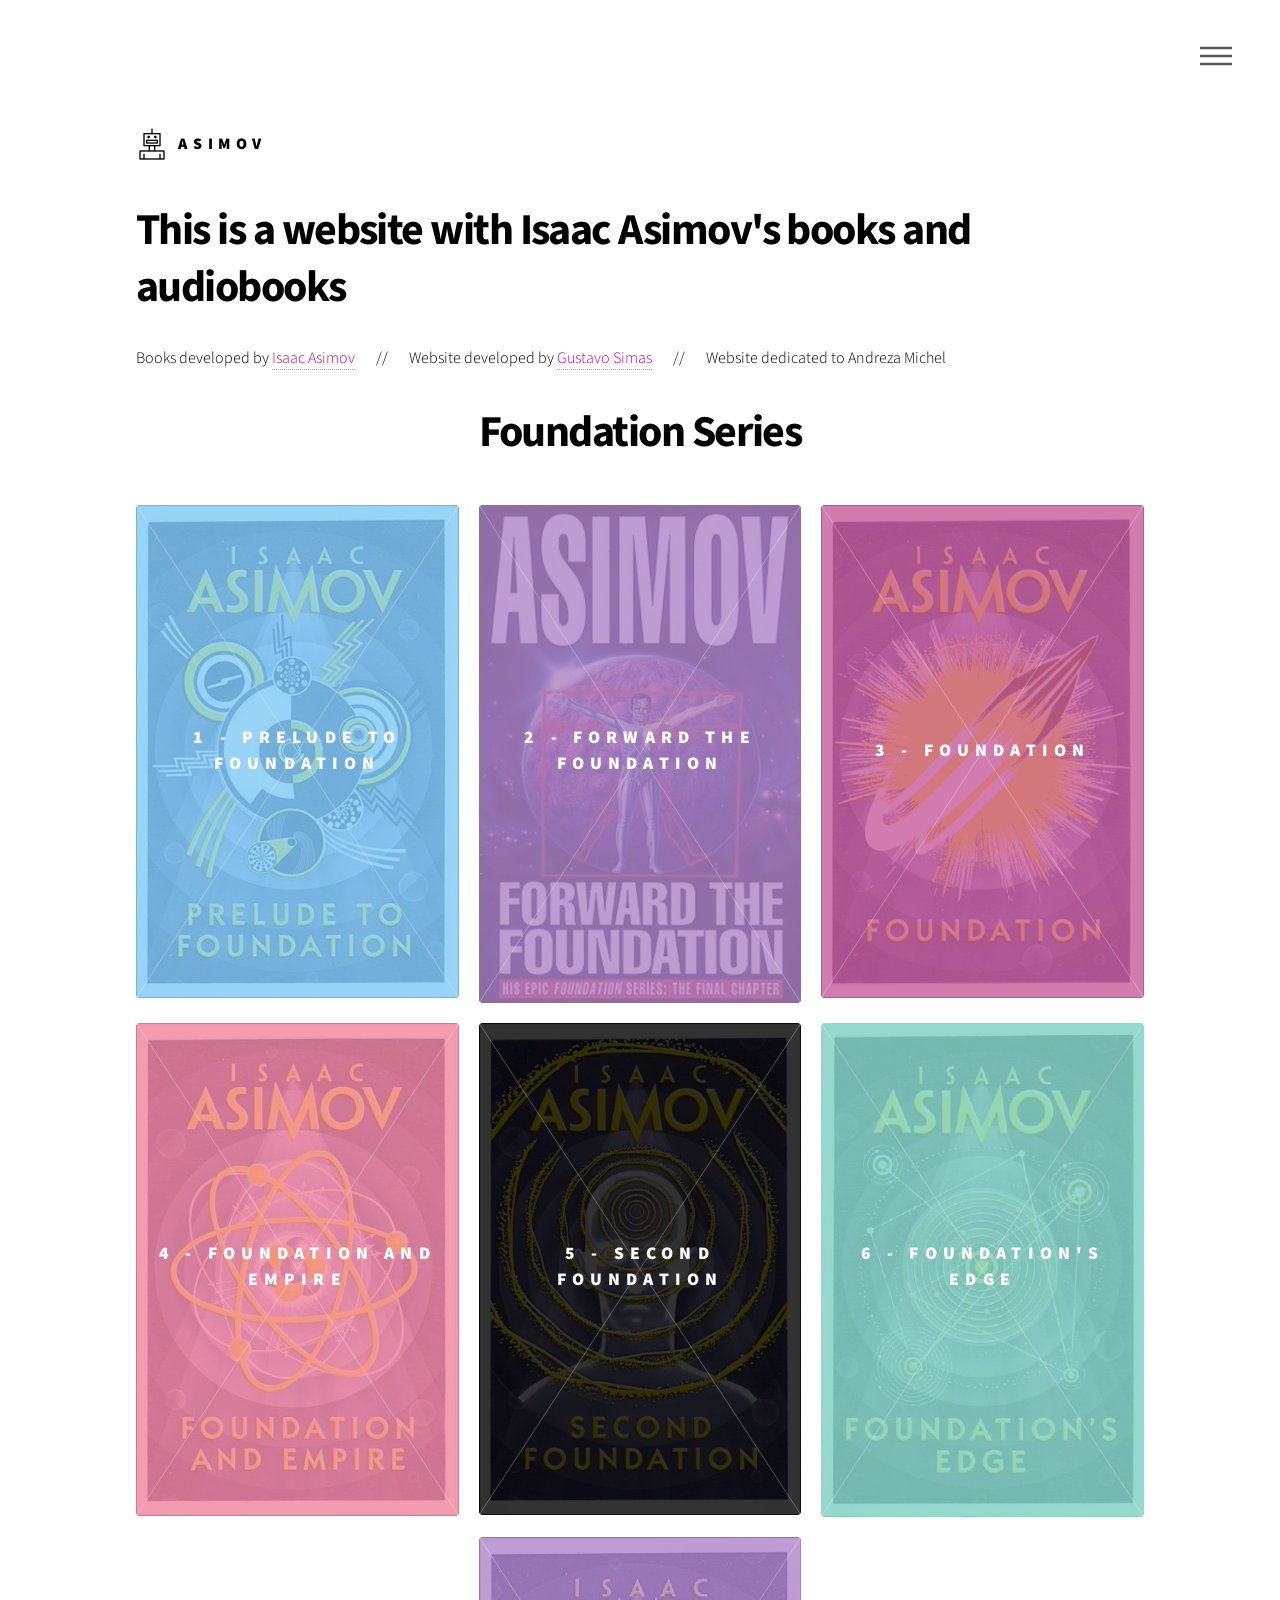
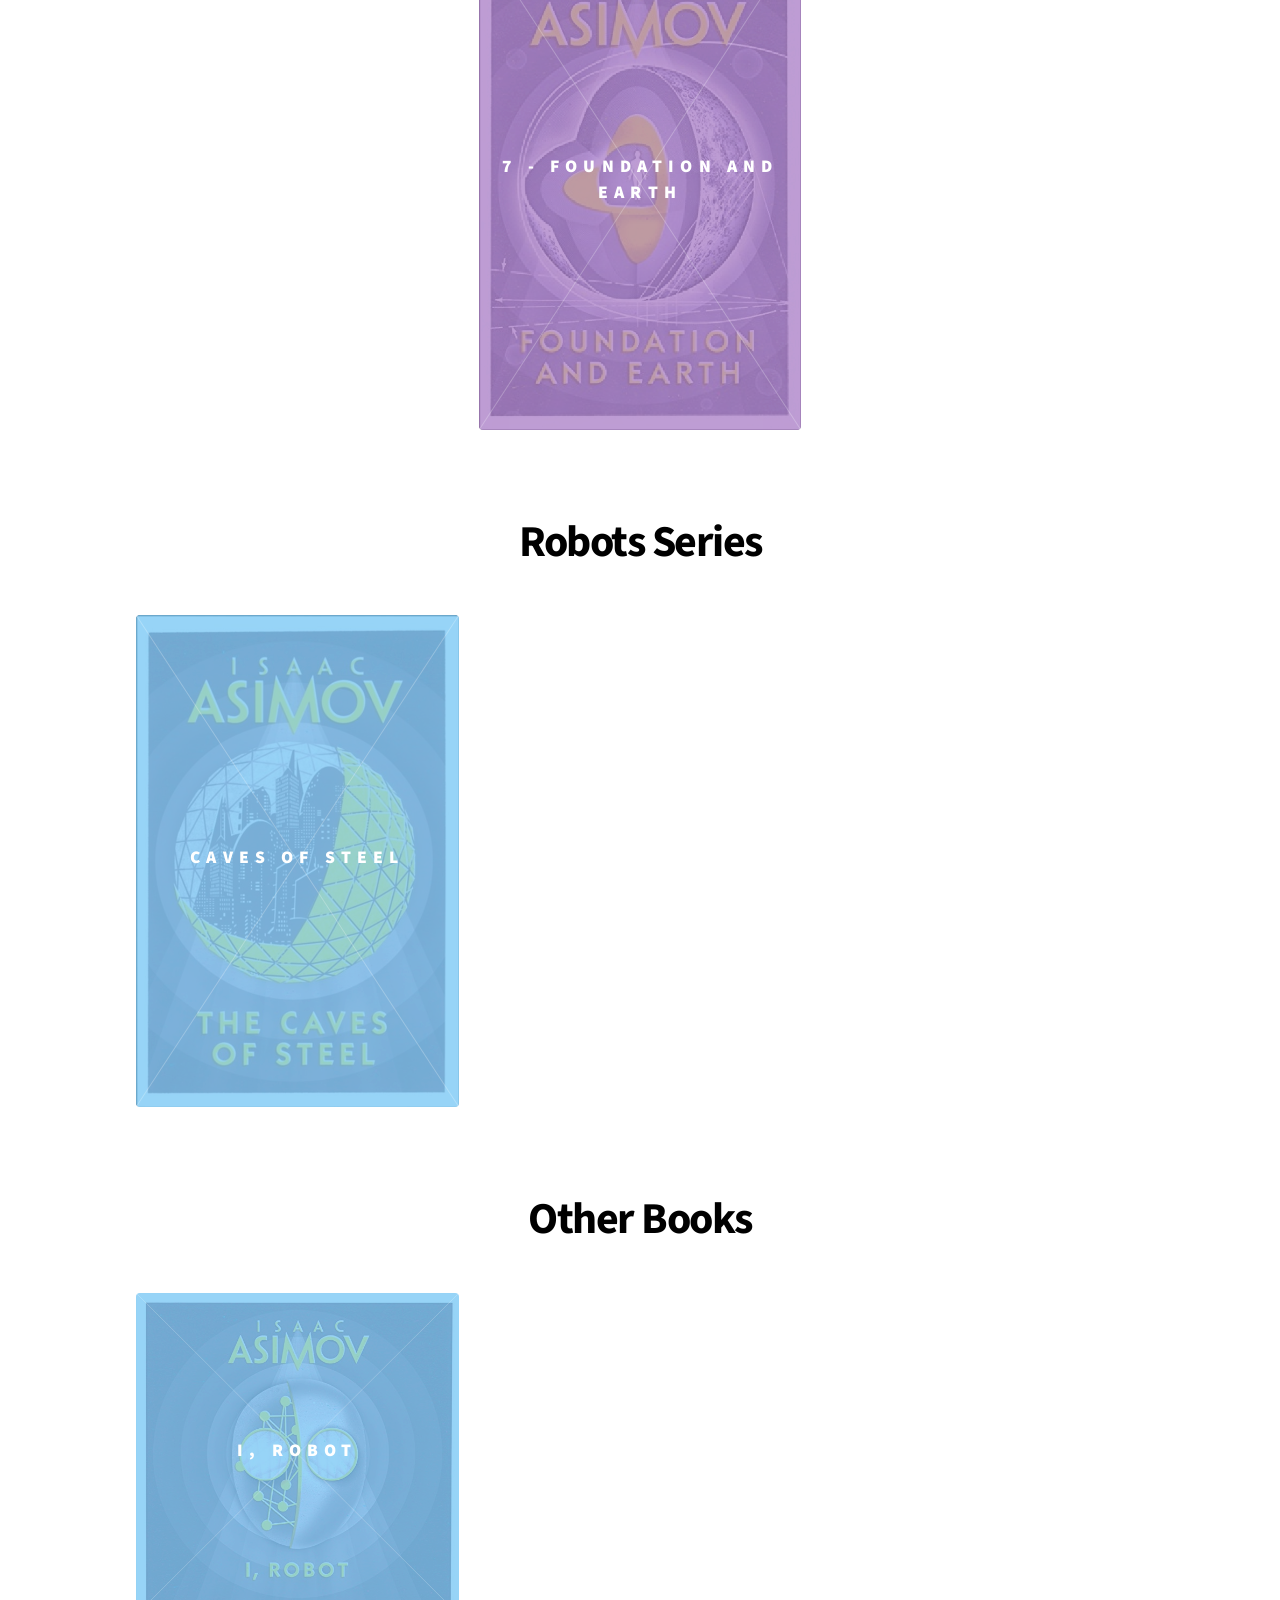
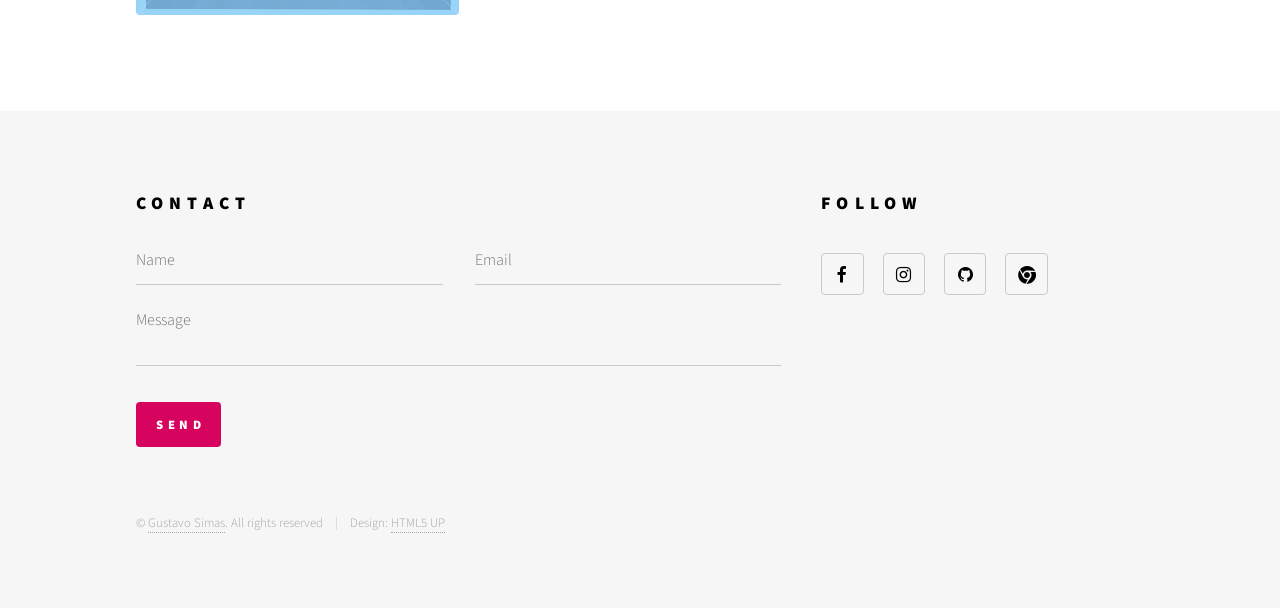
==== commit 4255361e: "Caves of Steel" ====
--- a/index.html
+++ b/index.html
@@ -172,6 +172,29 @@
 							</a>
 						</article>
 
+					</section>
+
+					<br><br><br>
+
+					<div align="center"><h1>Robots Series</h1></div>
+
+					<section class="tiles">
+
+						<article class="style2">
+							<span class="image">
+								<img src="Books/Caves_Steel/caves_steel_cover.jpeg" alt="" />
+							</span>
+							<a href="Books/Caves_Steel/cavessteel.html">
+								<h2>Caves of Steel</h2>
+								<div class="content">
+									<p>(1954)</p>
+								</div>
+							</a>
+						</article>
+
+
+					</section>
+
 
 					</section>
 
@@ -195,6 +218,8 @@
 
 
 					</section>
+
+
 				</div>
 			</div>
 
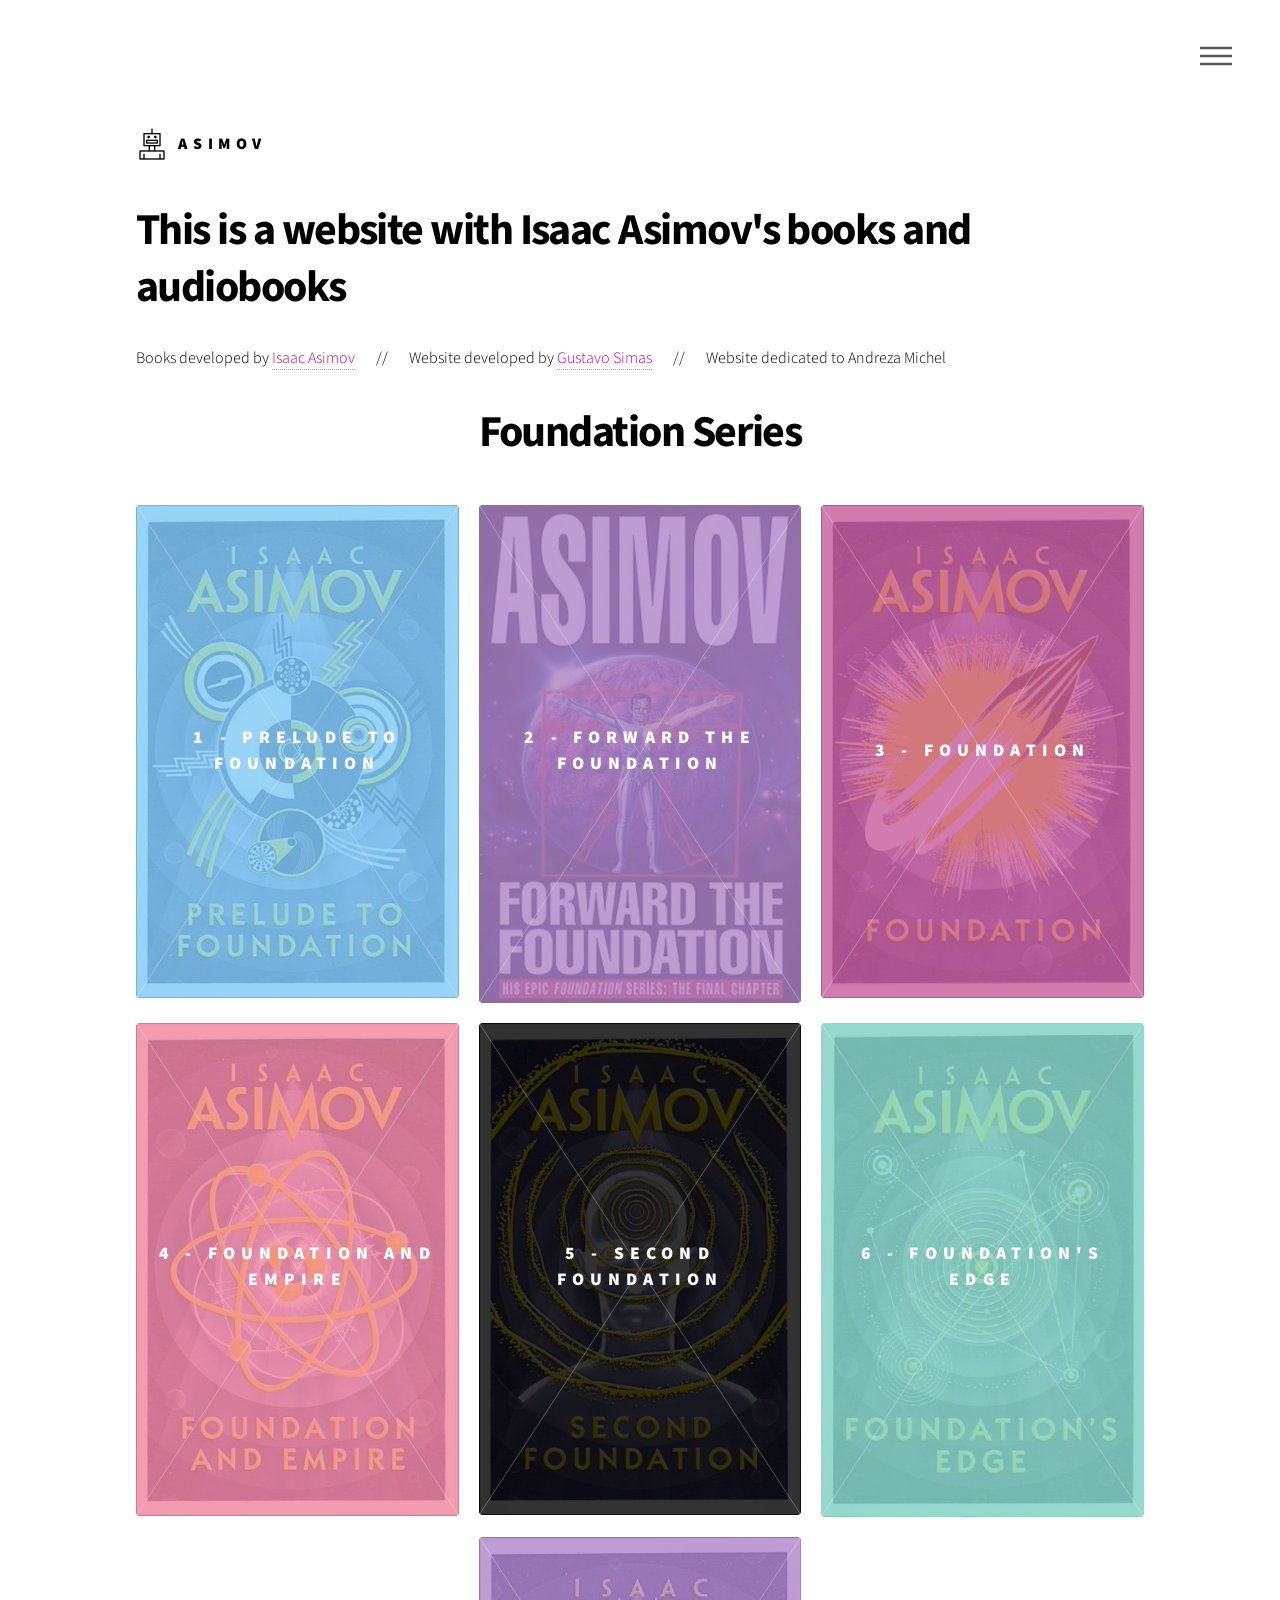
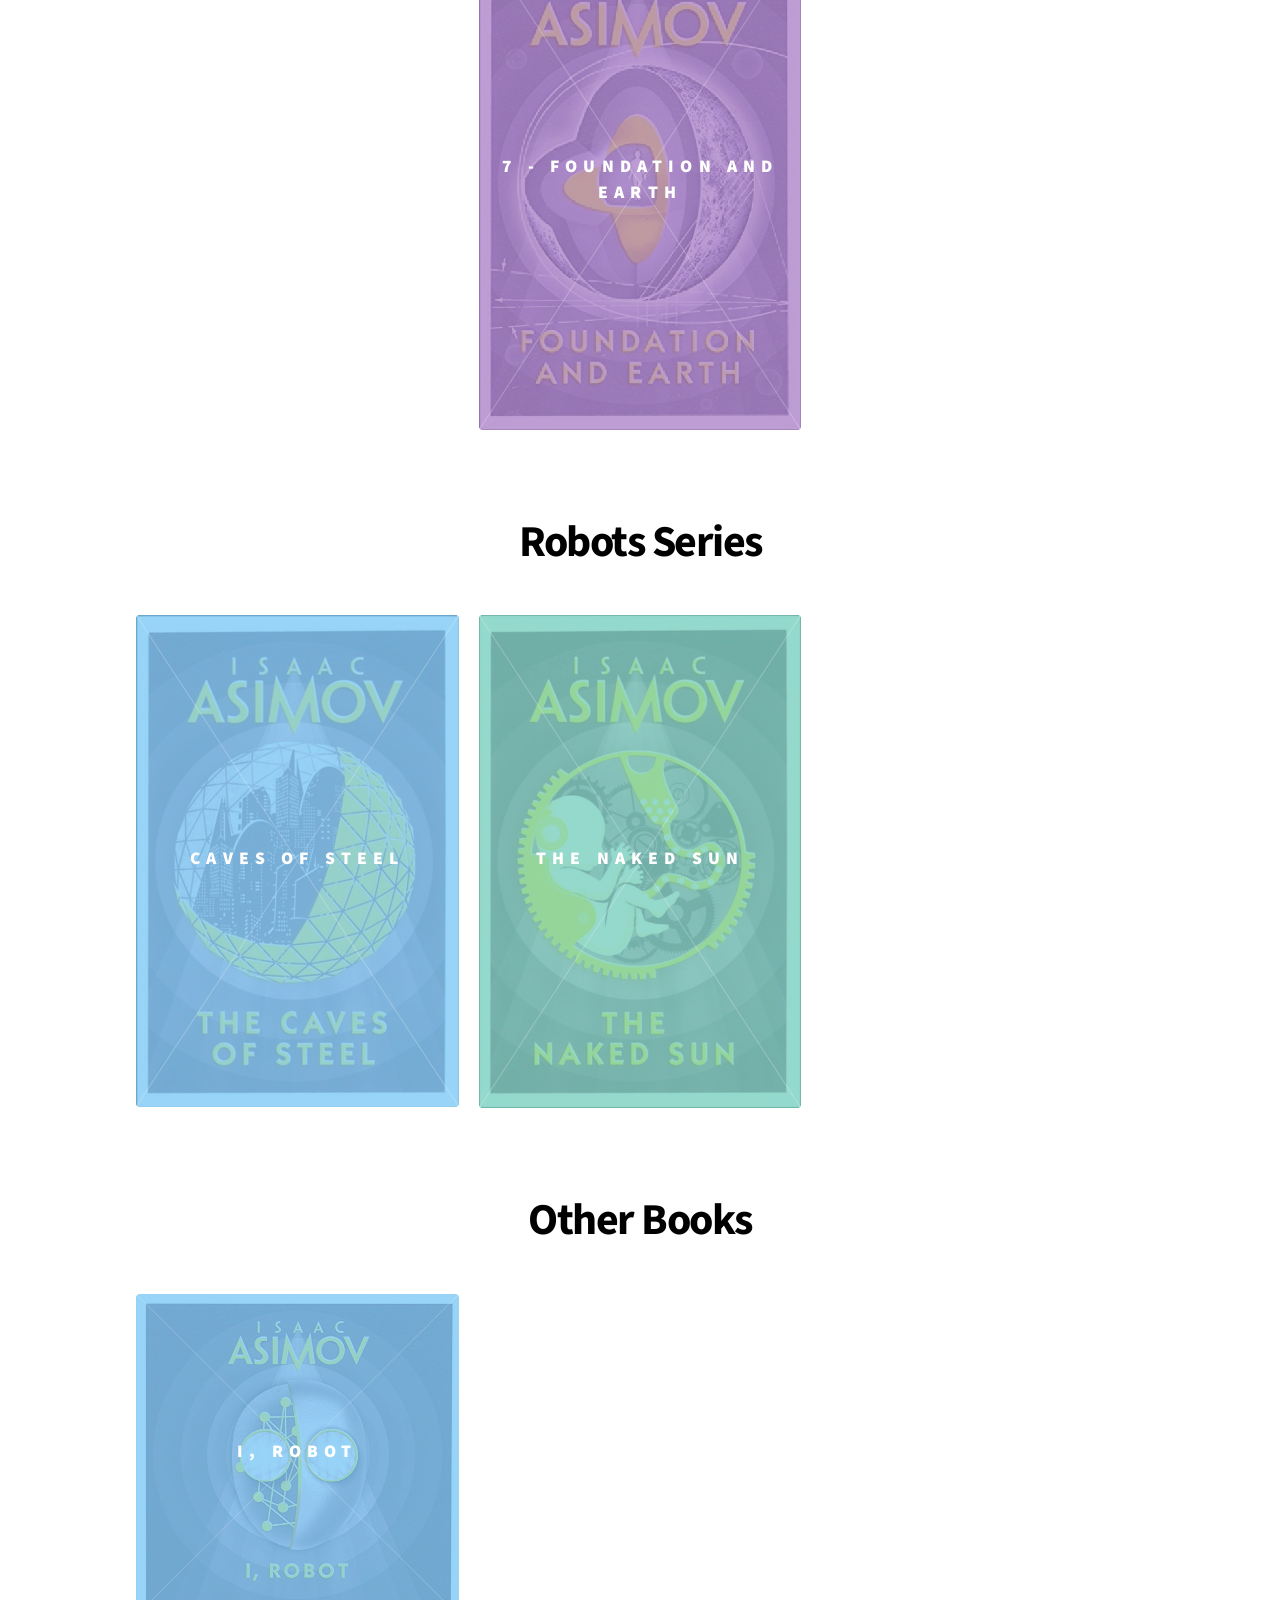
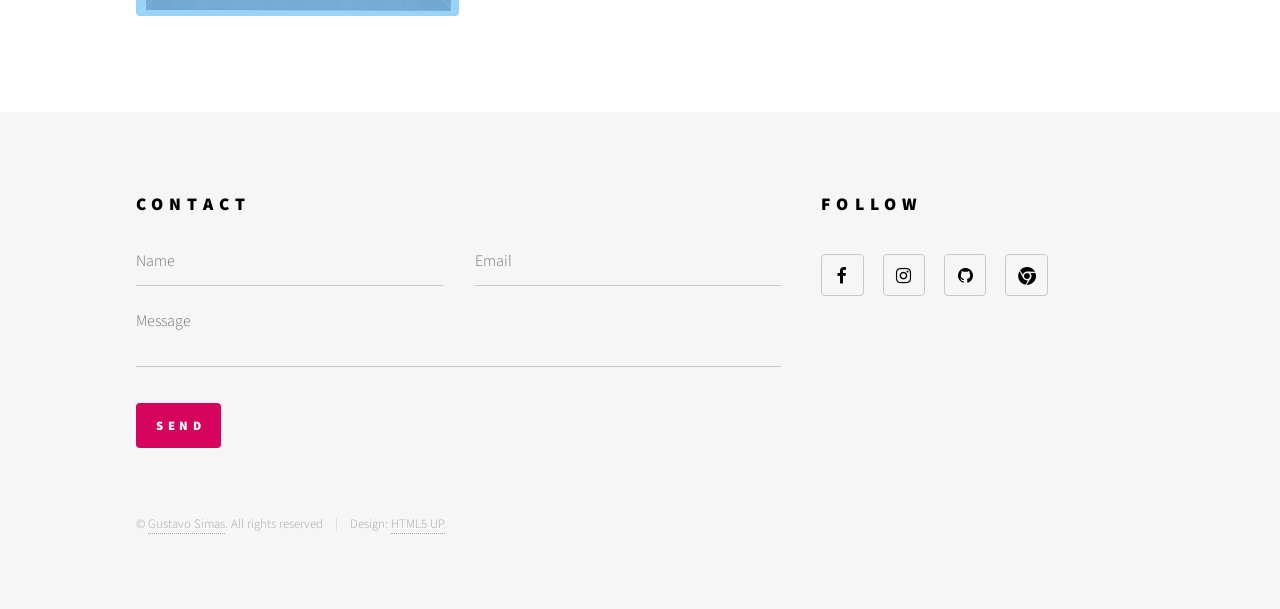
==== commit 581a8dd8: "The Naked Sun" ====
--- a/index.html
+++ b/index.html
@@ -188,6 +188,18 @@
 								<h2>Caves of Steel</h2>
 								<div class="content">
 									<p>(1954)</p>
+								</div>
+							</a>
+						</article>
+
+						<article class="style3">
+							<span class="image">
+								<img src="Books/Naked_Sun/naked_sun_cover.jpg" alt="" />
+							</span>
+							<a href="Books/Naked_Sun/nakedsun.html">
+								<h2>The Naked Sun</h2>
+								<div class="content">
+									<p>(1957)</p>
 								</div>
 							</a>
 						</article>
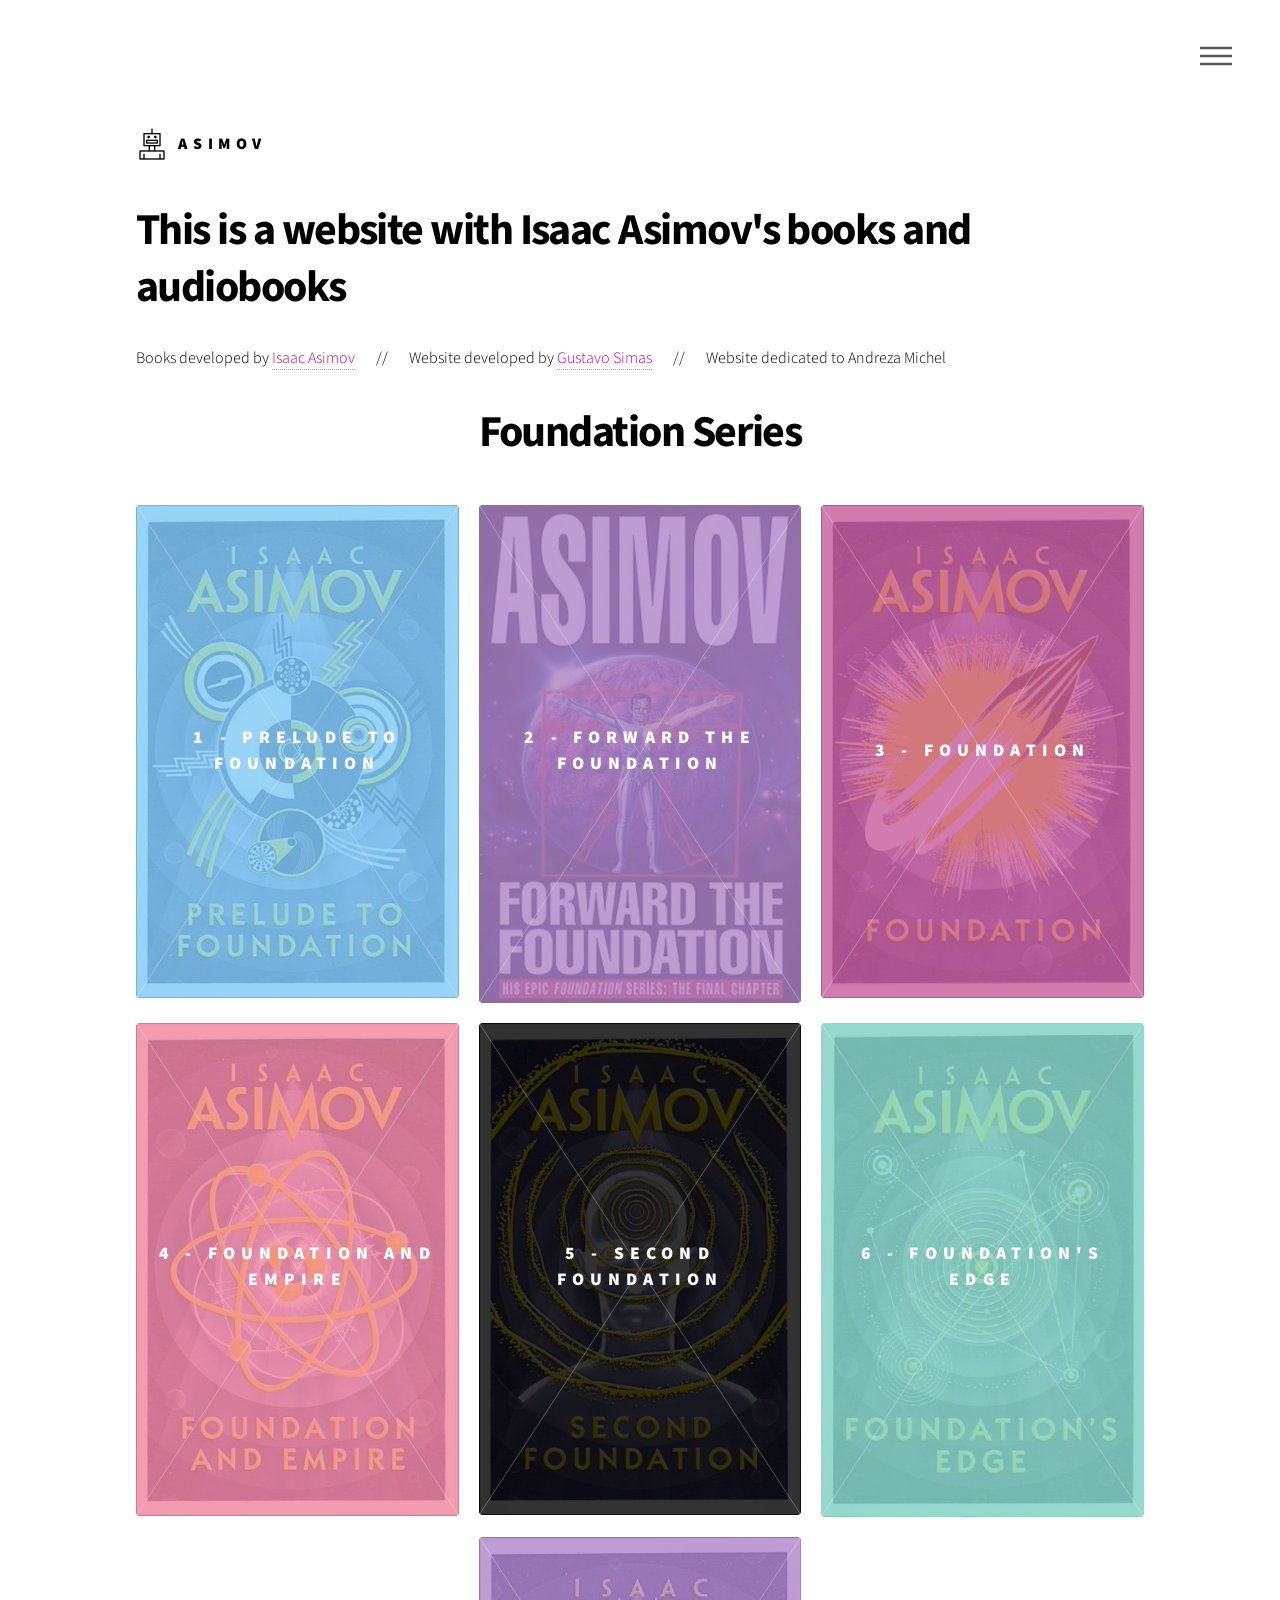
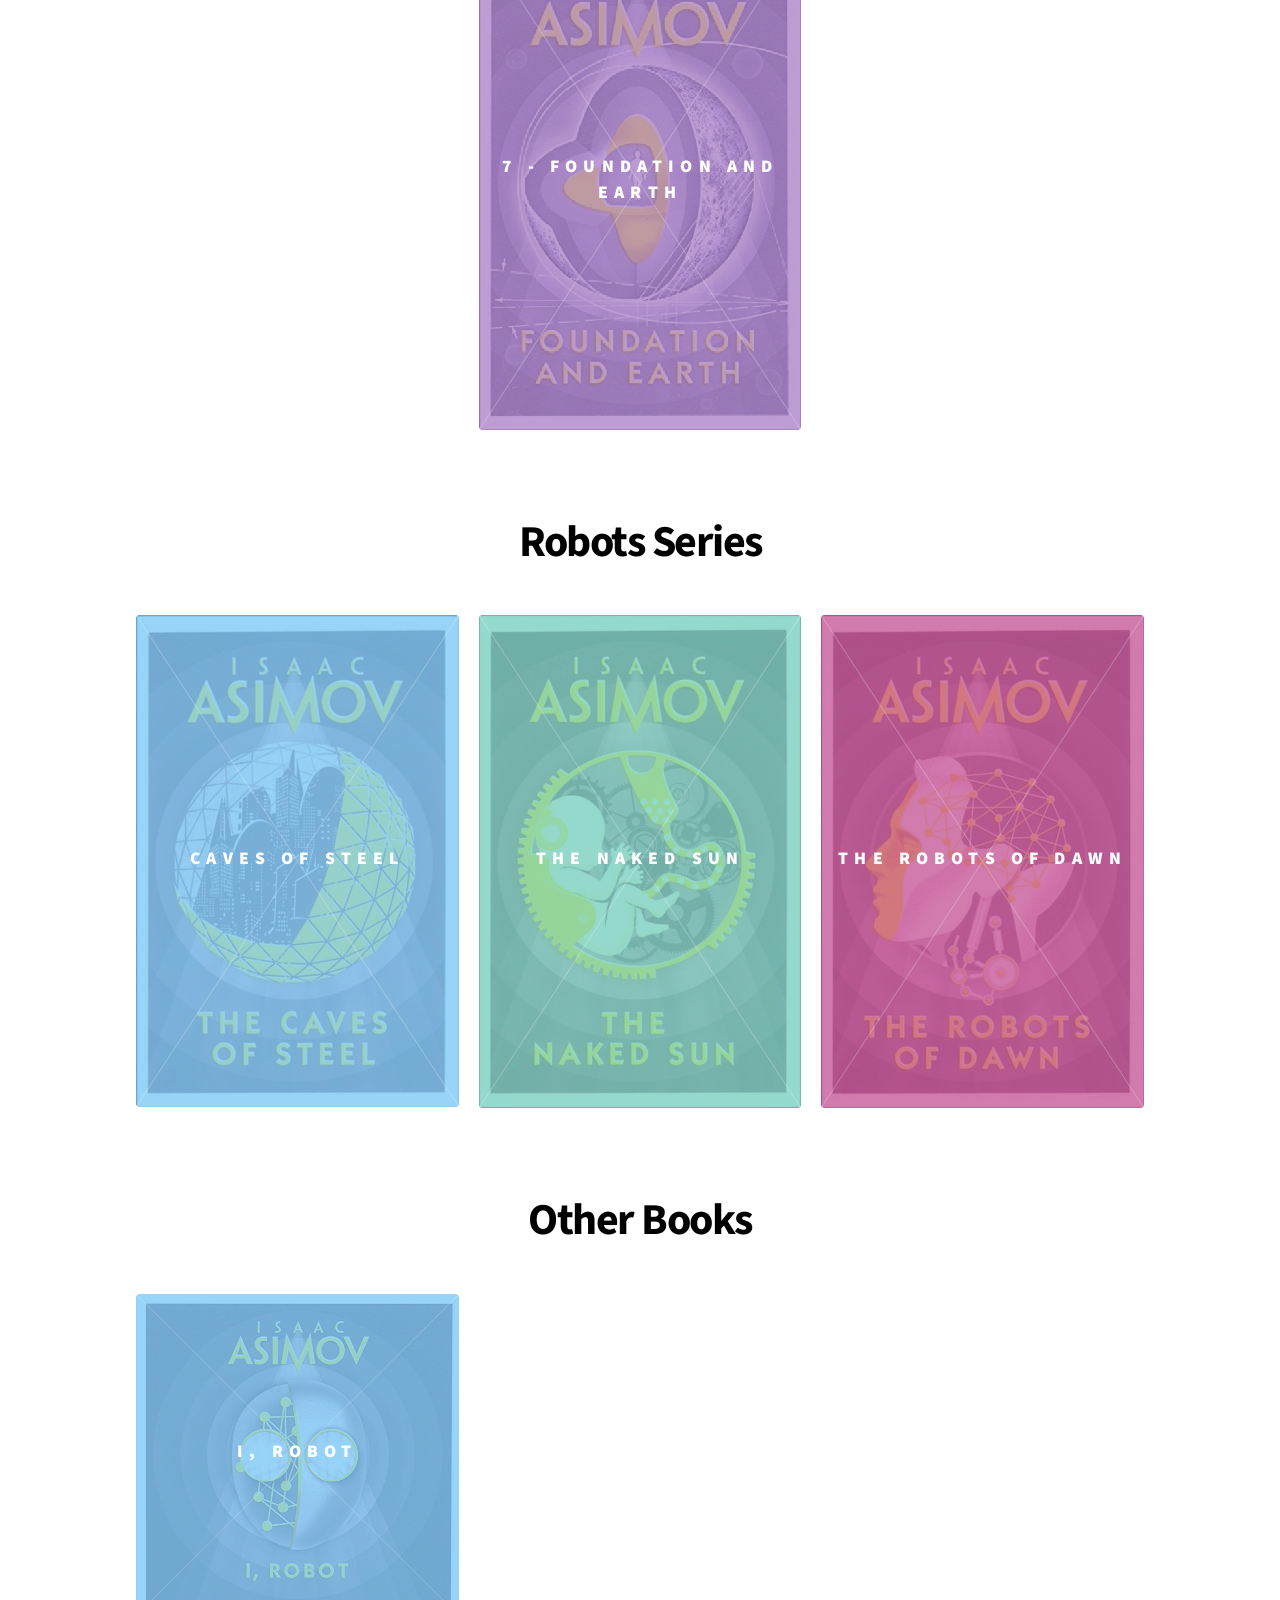
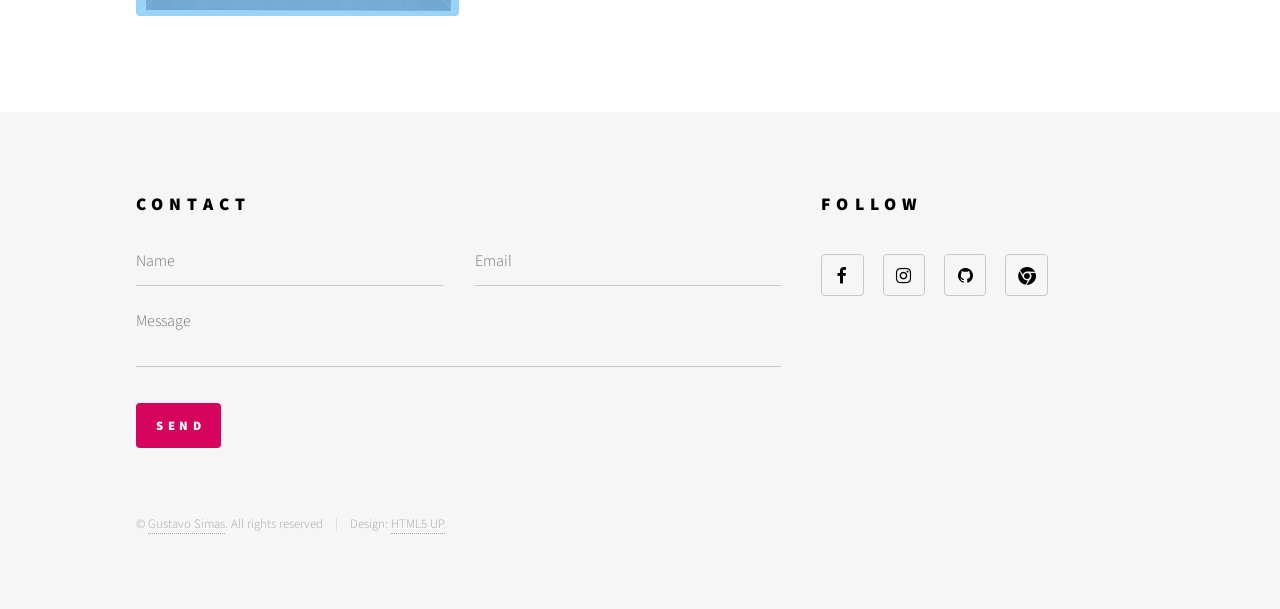
==== commit 13344d49: "The Robots of Dawn" ====
--- a/index.html
+++ b/index.html
@@ -200,6 +200,18 @@
 								<h2>The Naked Sun</h2>
 								<div class="content">
 									<p>(1957)</p>
+								</div>
+							</a>
+						</article>
+
+						<article class="style4">
+							<span class="image">
+								<img src="Books/Robots_Dawn/robots_dawn_cover.jpg" alt="" />
+							</span>
+							<a href="Books/Robots_Dawn/robotsdawn.html">
+								<h2>The Robots of Dawn</h2>
+								<div class="content">
+									<p>(1983)</p>
 								</div>
 							</a>
 						</article>
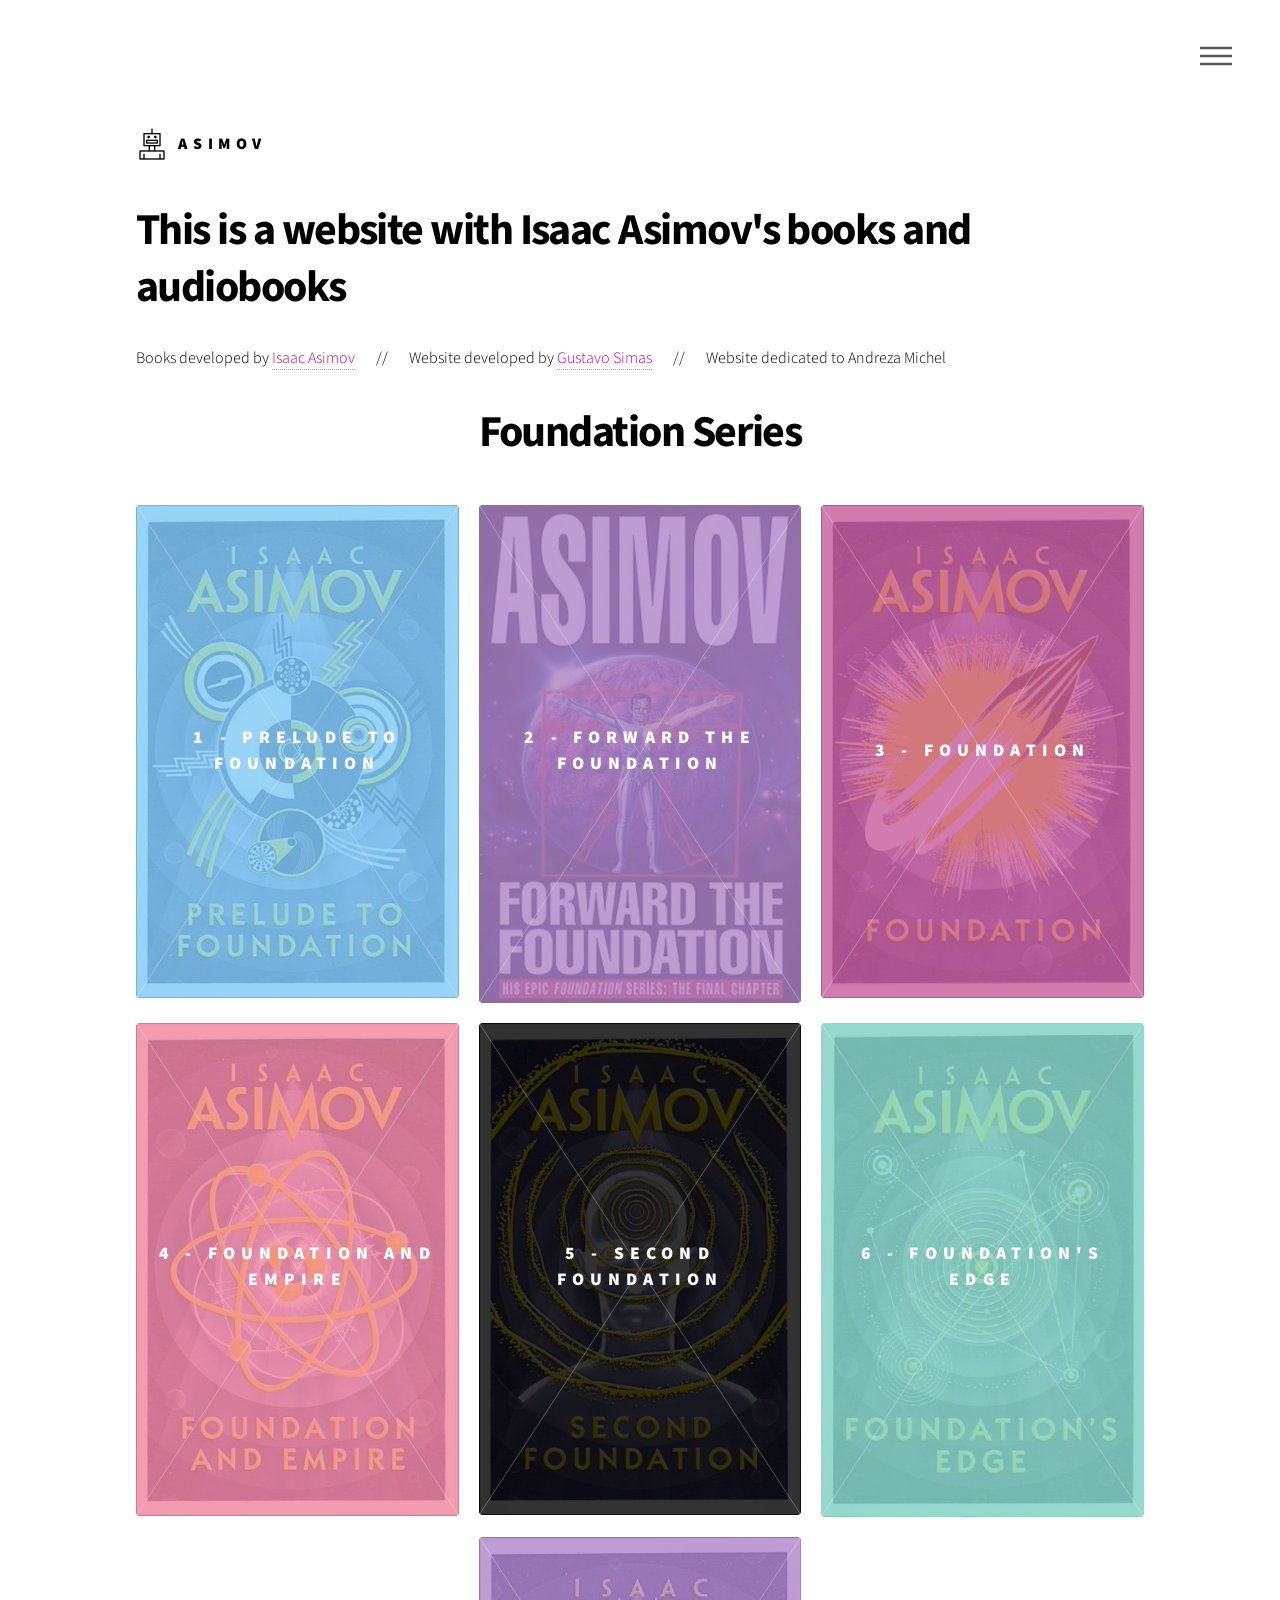
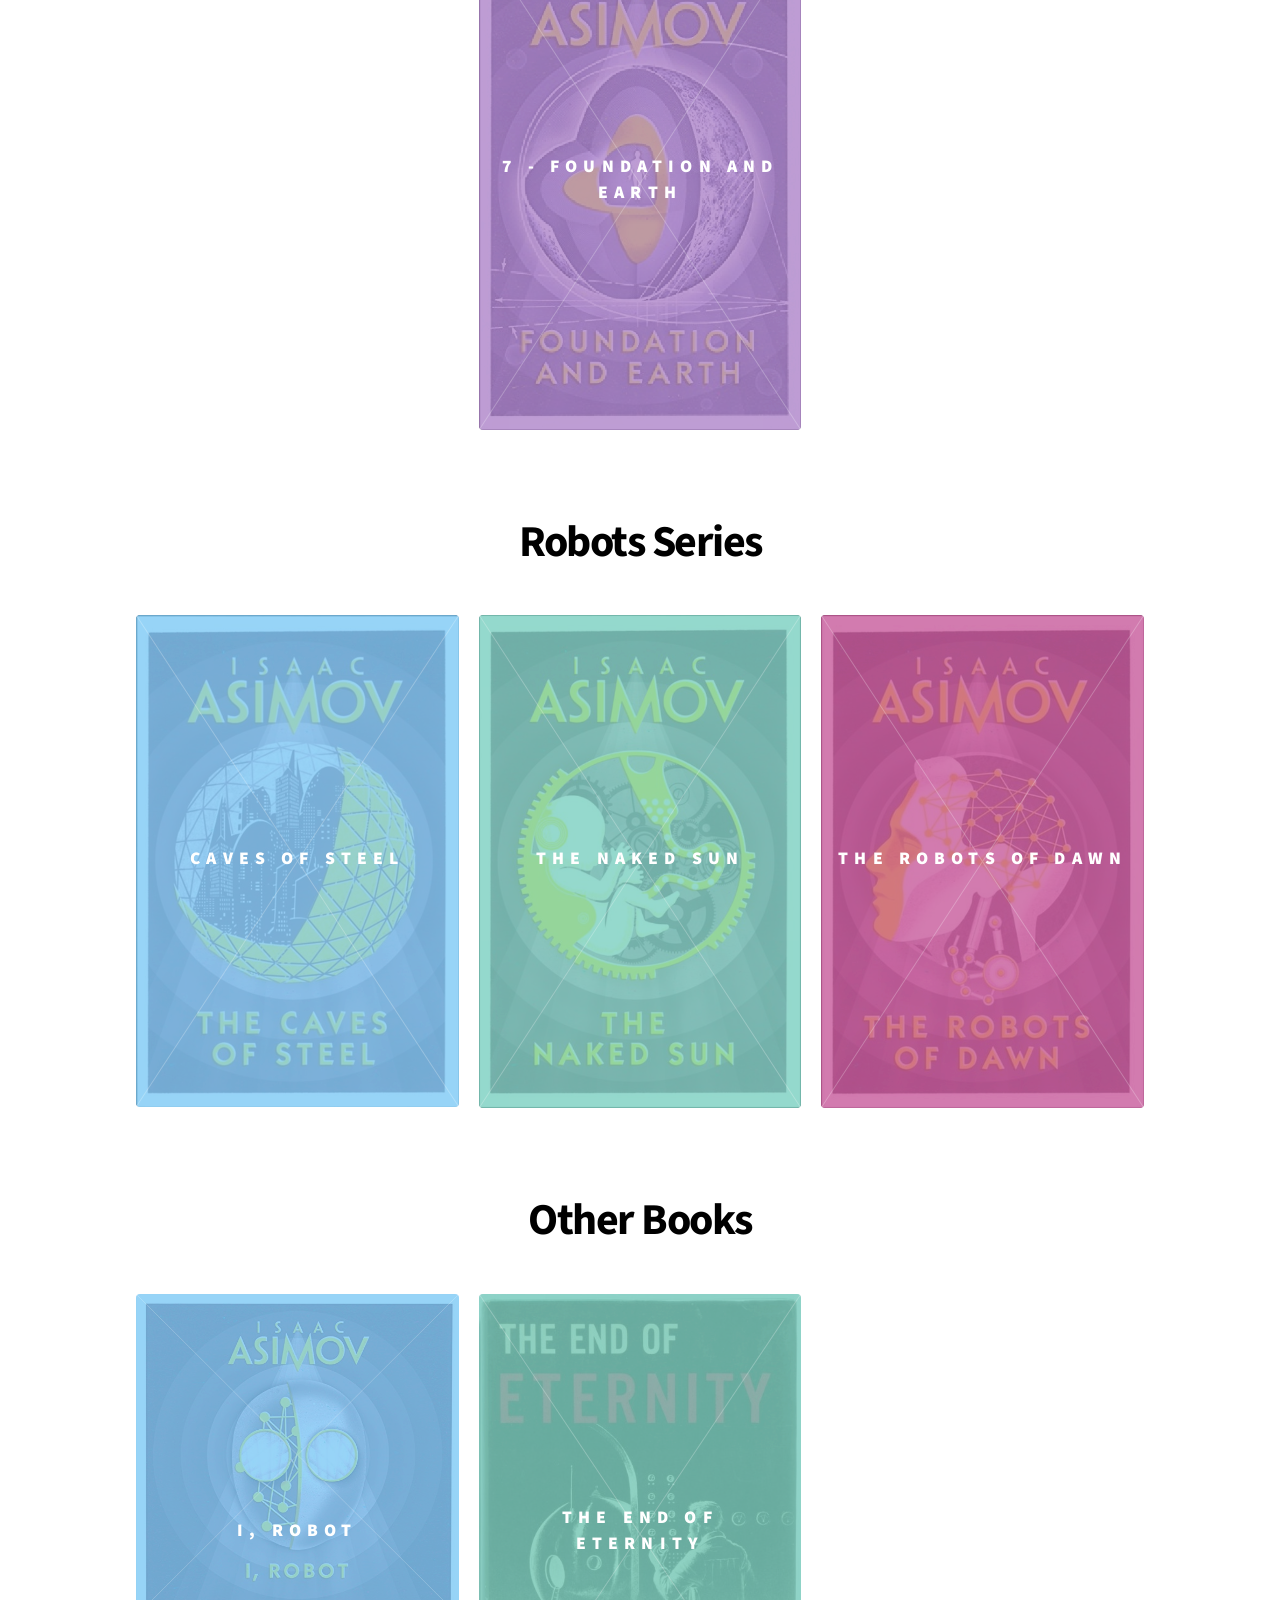
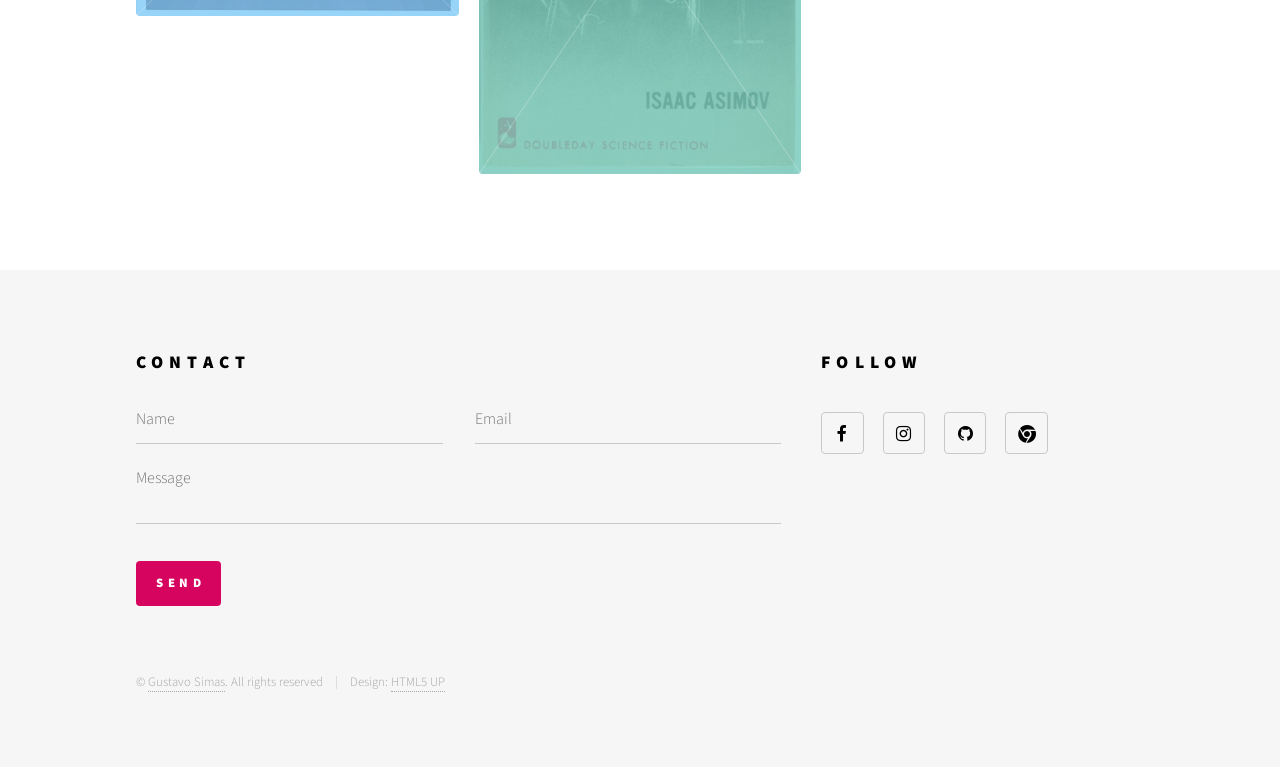
==== commit 3f478ec9: "The End of Eternity" ====
--- a/index.html
+++ b/index.html
@@ -236,6 +236,19 @@
 								<h2>I, Robot</h2>
 								<div class="content">
 									<p>(1950)</p>
+								</div>
+							</a>
+						</article>
+
+
+						<article class="style3">
+							<span class="image">
+								<img src="Books/End_Eternity/end_eternity_cover.jpg" alt="" />
+							</span>
+							<a href="Books/End_Eternity/endeternity.html">
+								<h2>The End of Eternity</h2>
+								<div class="content">
+									<p>(1955)</p>
 								</div>
 							</a>
 						</article>
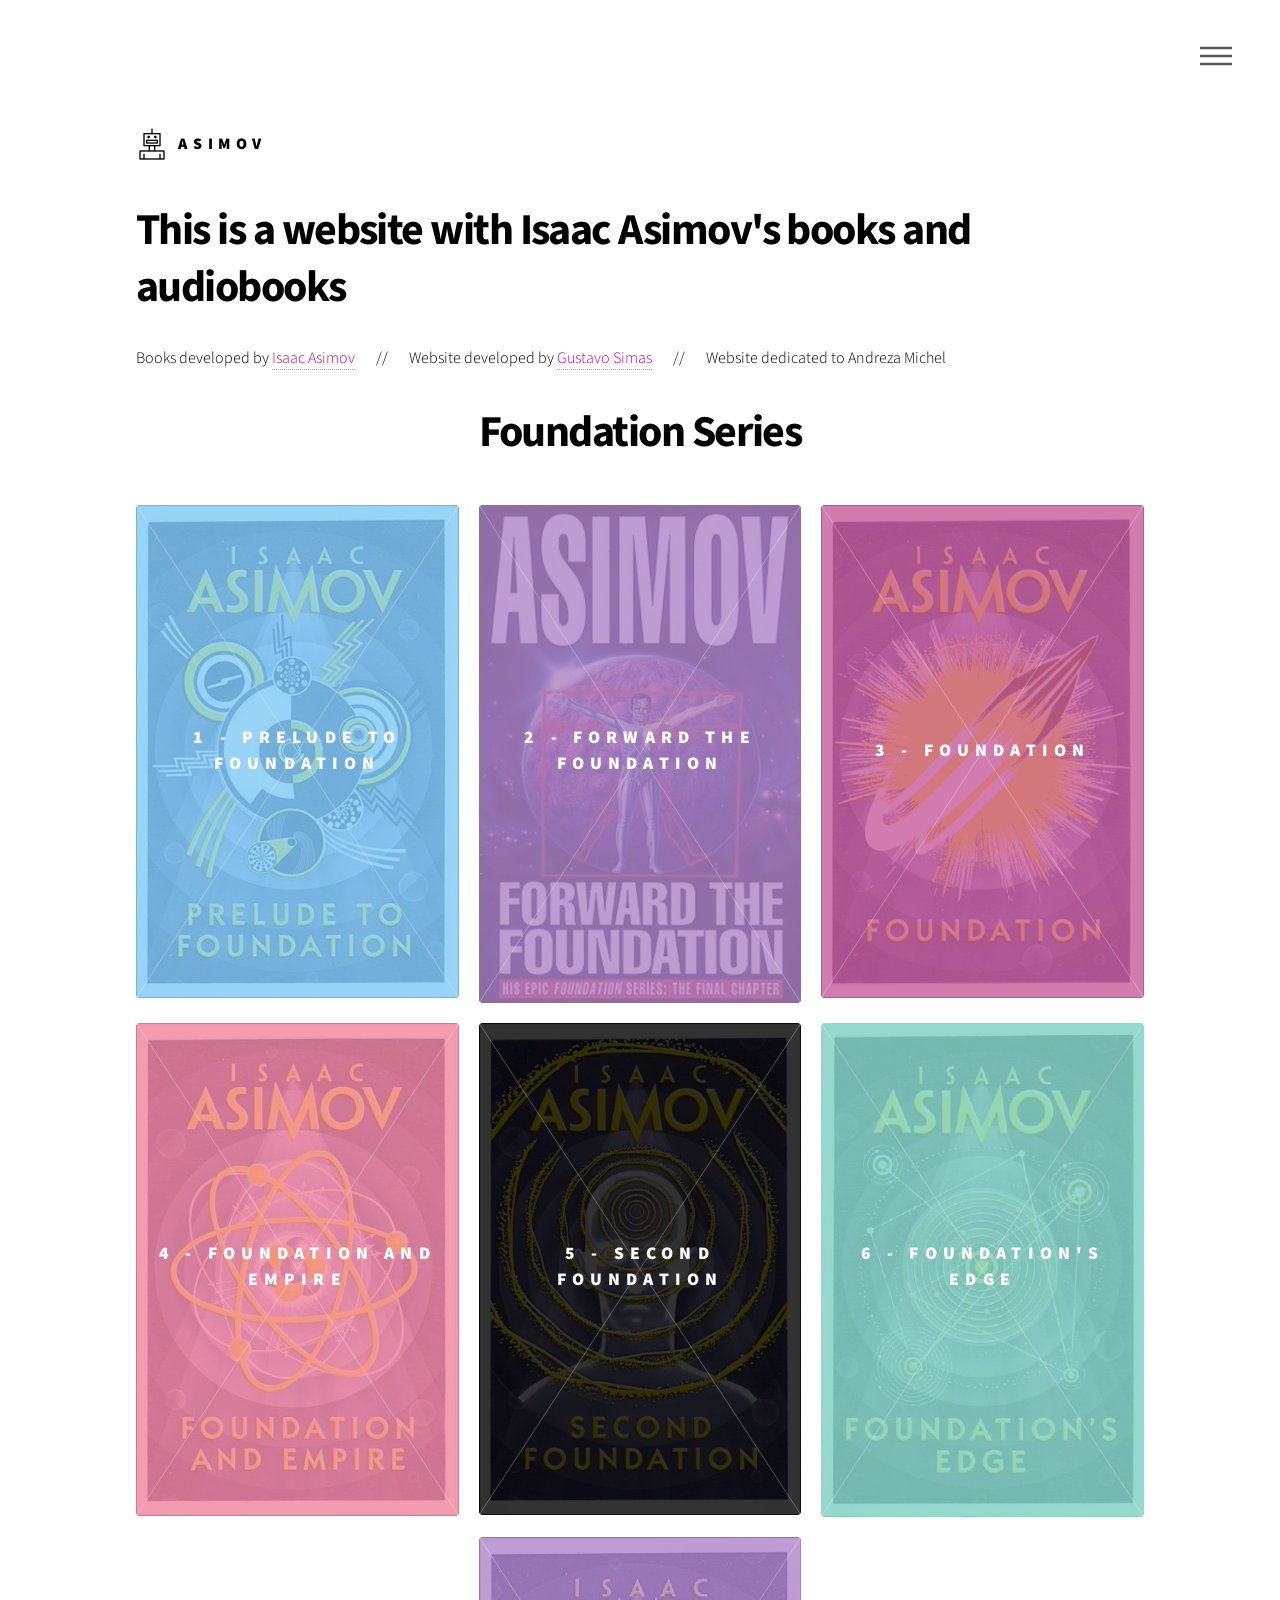
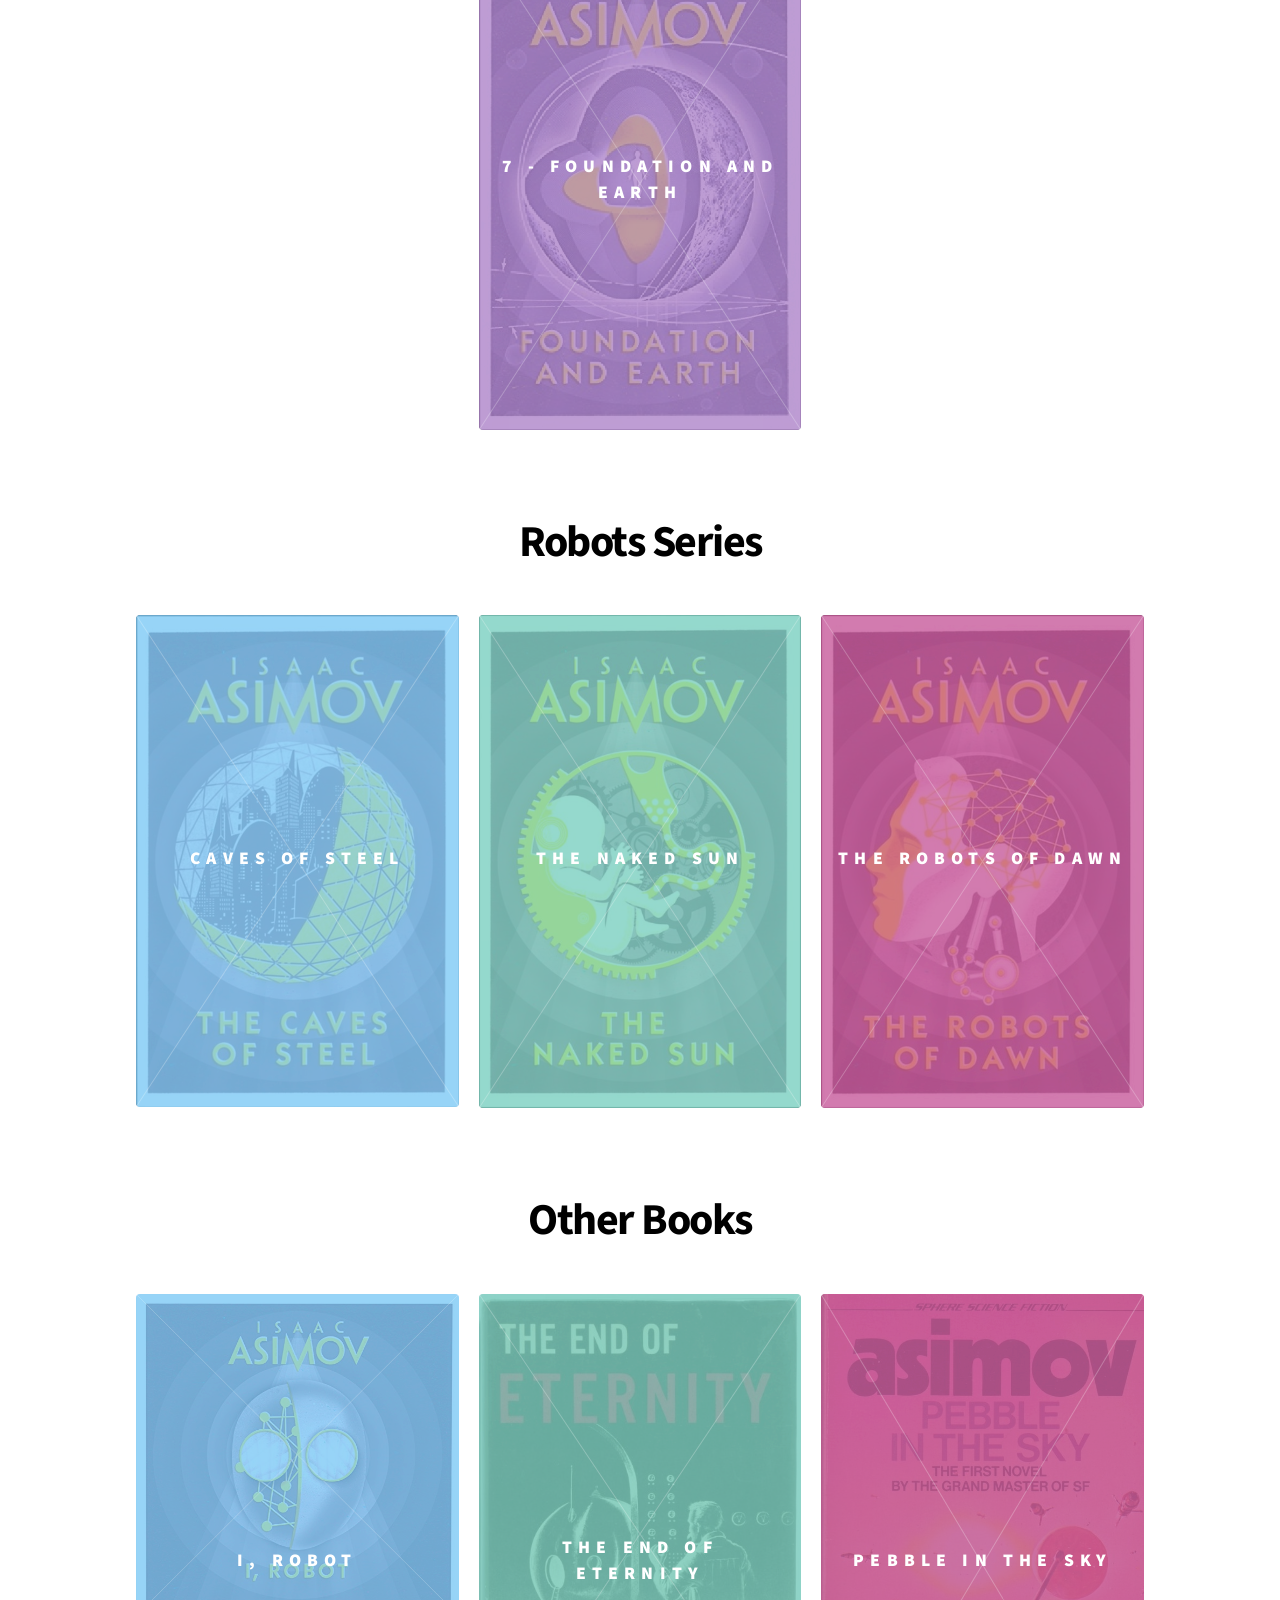
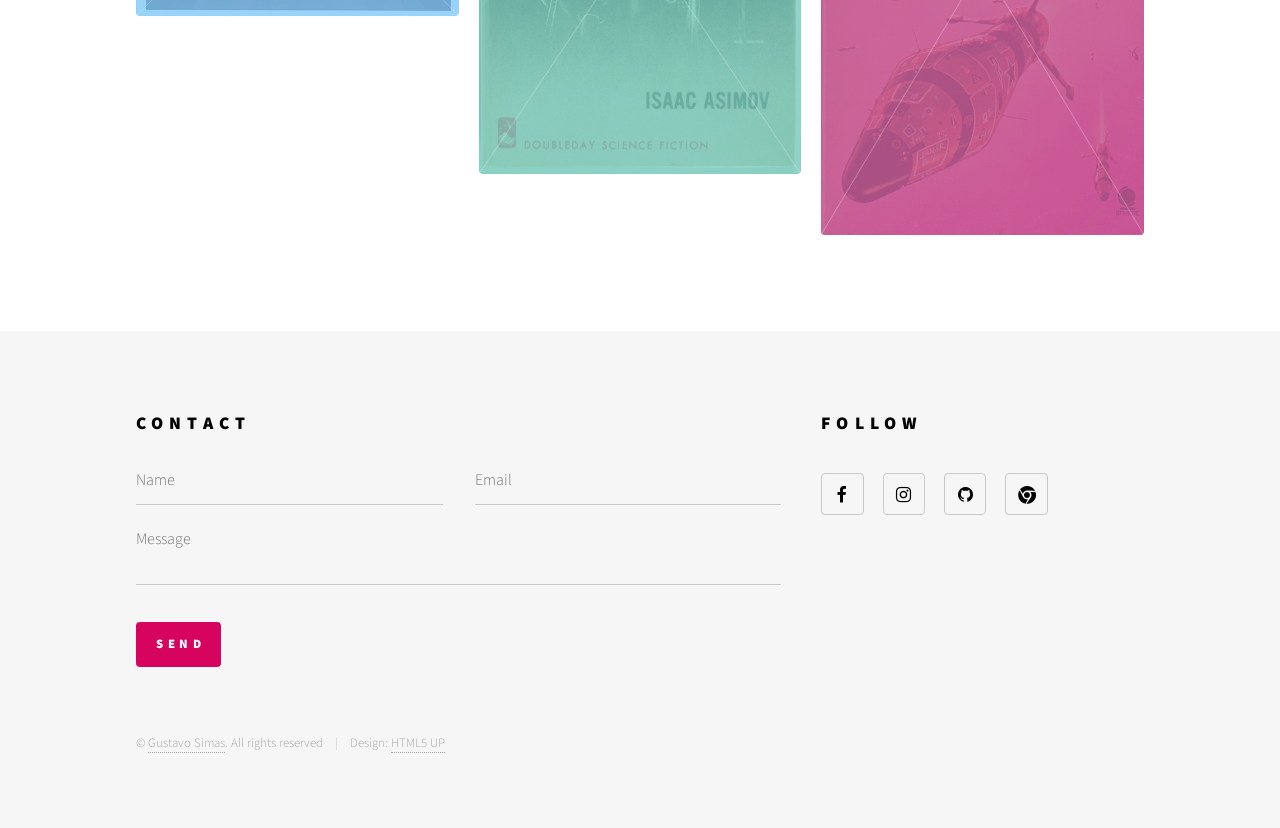
==== commit f924b343: "Pebble in the Sky" ====
--- a/index.html
+++ b/index.html
@@ -249,6 +249,19 @@
 								<h2>The End of Eternity</h2>
 								<div class="content">
 									<p>(1955)</p>
+								</div>
+							</a>
+						</article>
+
+
+						<article class="style4">
+							<span class="image">
+								<img src="Books/Pebble_Sky/pebble_sky_cover.jpg" alt="" />
+							</span>
+							<a href="Books/Pebble_Sky/pebblesky.html">
+								<h2>Pebble in the Sky</h2>
+								<div class="content">
+									<p>(1950)</p>
 								</div>
 							</a>
 						</article>
